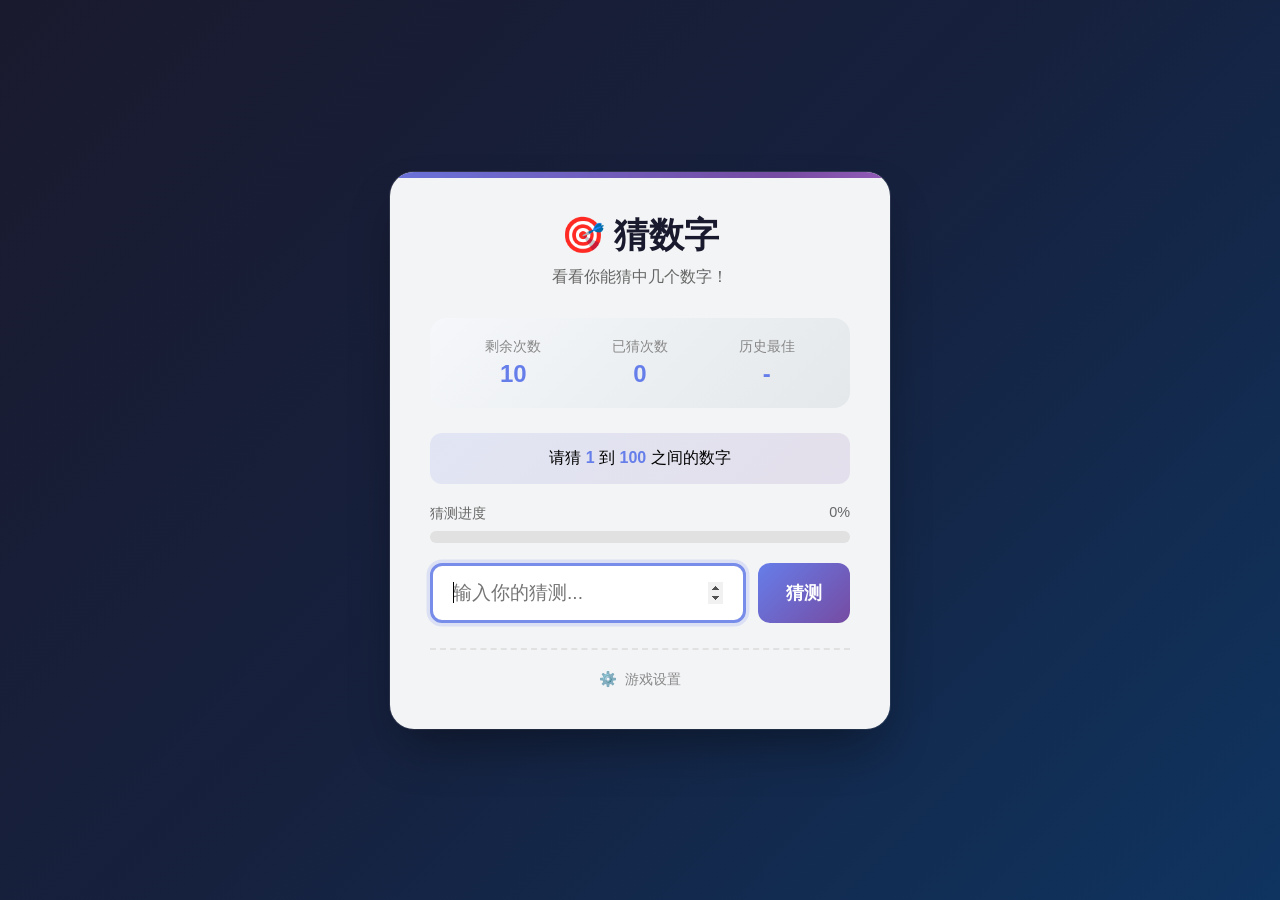
==== index.html @ 1a425f2f "Add index.html for GitHub Pages Made-with: Cursor" ====
<!DOCTYPE html>
<html lang="zh-CN">
<head>
  <meta charset="UTF-8">
  <meta http-equiv="refresh" content="0; url=guess-number-game/web-game.html">
  <title>跳转中...</title>
</head>
<body>
  <p>正在跳转到游戏... <a href="guess-number-game/web-game.html">点击这里</a></p>
</body>
</html>
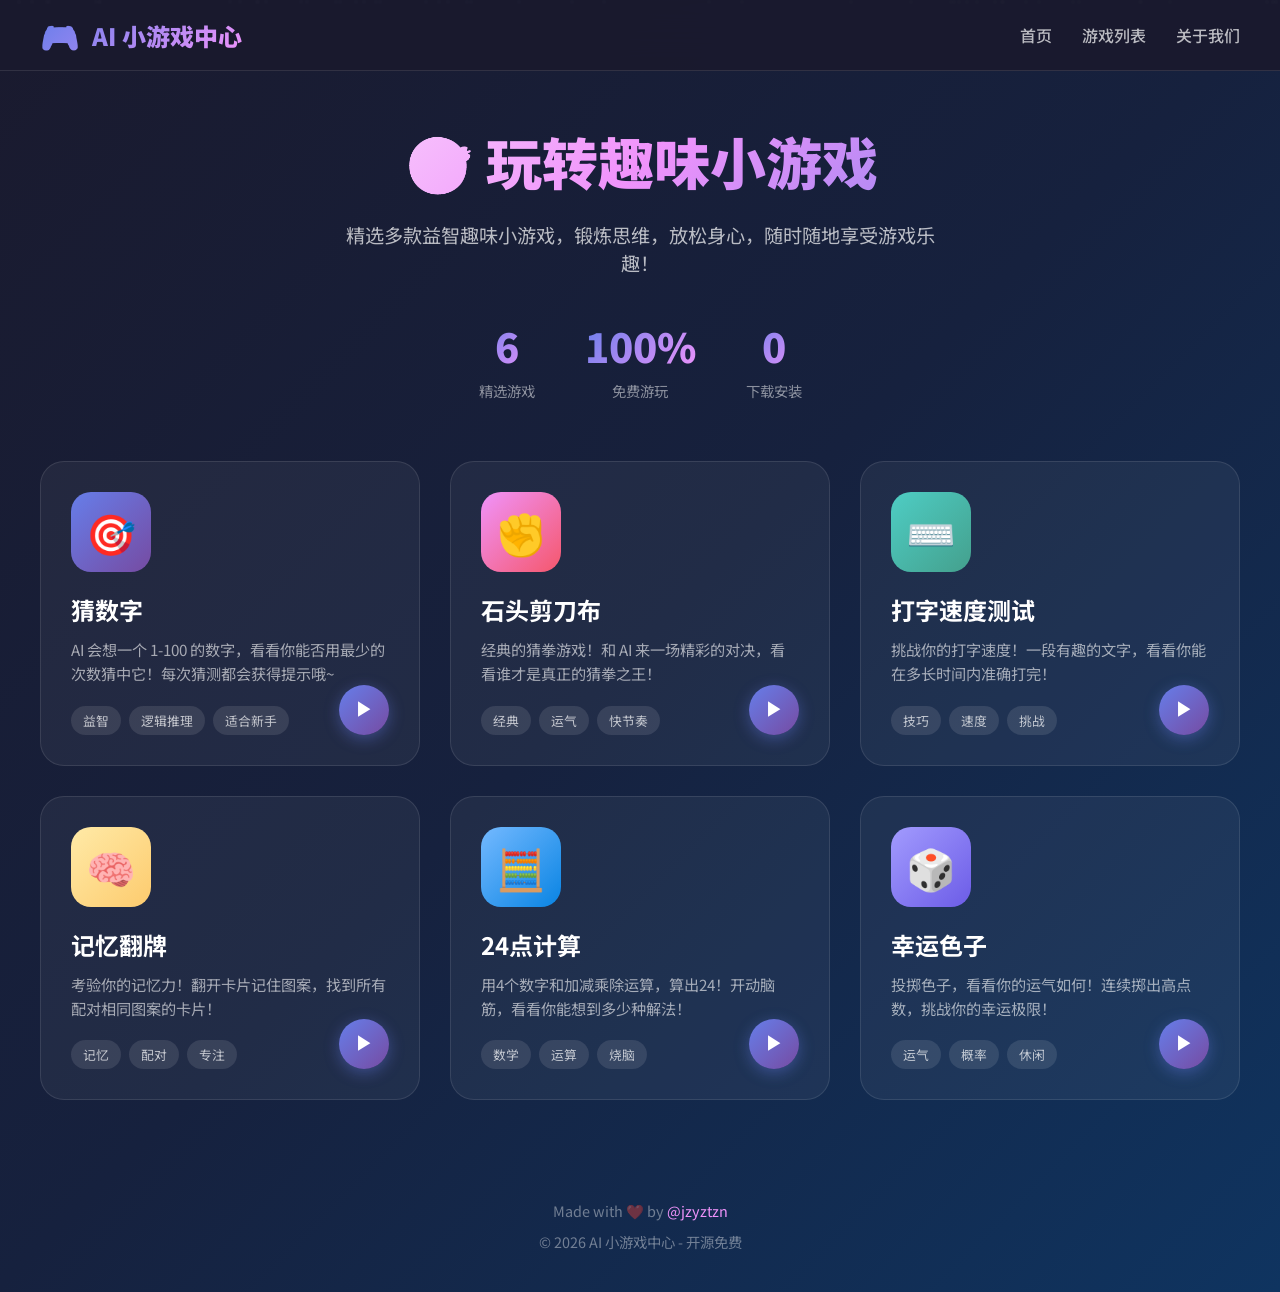
==== commit 4a2fedec: "Add 5 new games and redesign homepage - Rock Paper Scissors game - Typing Speed Test game - Memory C" ====
--- a/index.html
+++ b/index.html
@@ -2,10 +2,481 @@
 <html lang="zh-CN">
 <head>
   <meta charset="UTF-8">
-  <meta http-equiv="refresh" content="0; url=guess-number-game/web-game.html">
-  <title>跳转中...</title>
+  <meta name="viewport" content="width=device-width, initial-scale=1.0">
+  <title>🎮 AI 小游戏中心</title>
+  <link href="https://fonts.googleapis.com/css2?family=Noto+Sans+SC:wght@400;500;700;900&display=swap" rel="stylesheet">
+  <style>
+    * {
+      margin: 0;
+      padding: 0;
+      box-sizing: border-box;
+    }
+
+    :root {
+      --primary: #667eea;
+      --secondary: #764ba2;
+      --accent: #f093fb;
+      --dark: #1a1a2e;
+      --darker: #16213e;
+    }
+
+    body {
+      font-family: 'Noto Sans SC', -apple-system, BlinkMacSystemFont, sans-serif;
+      min-height: 100vh;
+      background: linear-gradient(135deg, #1a1a2e 0%, #16213e 50%, #0f3460 100%);
+      color: #fff;
+      overflow-x: hidden;
+    }
+
+    /* 背景动画粒子 */
+    .particles {
+      position: fixed;
+      top: 0;
+      left: 0;
+      width: 100%;
+      height: 100%;
+      pointer-events: none;
+      overflow: hidden;
+      z-index: 0;
+    }
+
+    .particle {
+      position: absolute;
+      width: 4px;
+      height: 4px;
+      background: rgba(255, 255, 255, 0.3);
+      border-radius: 50%;
+      animation: float 15s infinite;
+    }
+
+    @keyframes float {
+      0%, 100% { transform: translateY(100vh) rotate(0deg); opacity: 0; }
+      10% { opacity: 1; }
+      90% { opacity: 1; }
+      100% { transform: translateY(-100vh) rotate(720deg); opacity: 0; }
+    }
+
+    /* 导航栏 */
+    nav {
+      position: fixed;
+      top: 0;
+      left: 0;
+      right: 0;
+      z-index: 100;
+      background: rgba(26, 26, 46, 0.95);
+      backdrop-filter: blur(20px);
+      border-bottom: 1px solid rgba(255, 255, 255, 0.1);
+      padding: 0 40px;
+    }
+
+    .nav-content {
+      max-width: 1400px;
+      margin: 0 auto;
+      display: flex;
+      justify-content: space-between;
+      align-items: center;
+      height: 70px;
+    }
+
+    .logo {
+      display: flex;
+      align-items: center;
+      gap: 12px;
+      font-size: 1.5rem;
+      font-weight: 900;
+      background: linear-gradient(135deg, var(--primary), var(--accent));
+      -webkit-background-clip: text;
+      -webkit-text-fill-color: transparent;
+      background-clip: text;
+    }
+
+    .logo-icon {
+      font-size: 2rem;
+    }
+
+    .nav-links {
+      display: flex;
+      gap: 30px;
+      list-style: none;
+    }
+
+    .nav-links a {
+      color: rgba(255, 255, 255, 0.7);
+      text-decoration: none;
+      font-weight: 500;
+      transition: all 0.3s;
+      position: relative;
+    }
+
+    .nav-links a:hover {
+      color: #fff;
+    }
+
+    .nav-links a::after {
+      content: '';
+      position: absolute;
+      bottom: -5px;
+      left: 0;
+      width: 0;
+      height: 2px;
+      background: linear-gradient(90deg, var(--primary), var(--accent));
+      transition: width 0.3s;
+    }
+
+    .nav-links a:hover::after {
+      width: 100%;
+    }
+
+    /* 主容器 */
+    .container {
+      max-width: 1400px;
+      margin: 0 auto;
+      padding: 120px 40px 60px;
+      position: relative;
+      z-index: 1;
+    }
+
+    /* 英雄区 */
+    .hero {
+      text-align: center;
+      margin-bottom: 60px;
+      animation: fadeInUp 0.8s ease;
+    }
+
+    @keyframes fadeInUp {
+      from { opacity: 0; transform: translateY(30px); }
+      to { opacity: 1; transform: translateY(0); }
+    }
+
+    .hero h1 {
+      font-size: 3.5rem;
+      font-weight: 900;
+      margin-bottom: 20px;
+      background: linear-gradient(135deg, #fff 0%, var(--accent) 50%, var(--primary) 100%);
+      -webkit-background-clip: text;
+      -webkit-text-fill-color: transparent;
+      background-clip: text;
+    }
+
+    .hero p {
+      font-size: 1.2rem;
+      color: rgba(255, 255, 255, 0.7);
+      max-width: 600px;
+      margin: 0 auto;
+    }
+
+    .stats {
+      display: flex;
+      justify-content: center;
+      gap: 50px;
+      margin-top: 40px;
+    }
+
+    .stat-item {
+      text-align: center;
+    }
+
+    .stat-value {
+      font-size: 2.5rem;
+      font-weight: 900;
+      background: linear-gradient(135deg, var(--primary), var(--accent));
+      -webkit-background-clip: text;
+      -webkit-text-fill-color: transparent;
+      background-clip: text;
+    }
+
+    .stat-label {
+      font-size: 0.9rem;
+      color: rgba(255, 255, 255, 0.5);
+      margin-top: 5px;
+    }
+
+    /* 游戏网格 */
+    .games-grid {
+      display: grid;
+      grid-template-columns: repeat(auto-fill, minmax(350px, 1fr));
+      gap: 30px;
+    }
+
+    /* 游戏卡片 */
+    .game-card {
+      background: rgba(255, 255, 255, 0.05);
+      border-radius: 24px;
+      padding: 30px;
+      border: 1px solid rgba(255, 255, 255, 0.1);
+      transition: all 0.4s cubic-bezier(0.175, 0.885, 0.32, 1.275);
+      cursor: pointer;
+      position: relative;
+      overflow: hidden;
+      animation: fadeInUp 0.8s ease backwards;
+    }
+
+    .game-card:nth-child(1) { animation-delay: 0.1s; }
+    .game-card:nth-child(2) { animation-delay: 0.2s; }
+    .game-card:nth-child(3) { animation-delay: 0.3s; }
+    .game-card:nth-child(4) { animation-delay: 0.4s; }
+    .game-card:nth-child(5) { animation-delay: 0.5s; }
+    .game-card:nth-child(6) { animation-delay: 0.6s; }
+
+    .game-card::before {
+      content: '';
+      position: absolute;
+      top: 0;
+      left: 0;
+      right: 0;
+      height: 4px;
+      background: linear-gradient(90deg, var(--primary), var(--secondary), var(--accent));
+      transform: scaleX(0);
+      transition: transform 0.4s;
+    }
+
+    .game-card:hover::before {
+      transform: scaleX(1);
+    }
+
+    .game-card:hover {
+      transform: translateY(-10px);
+      background: rgba(255, 255, 255, 0.1);
+      border-color: rgba(255, 255, 255, 0.2);
+      box-shadow: 0 20px 60px rgba(102, 126, 234, 0.3);
+    }
+
+    .game-icon {
+      width: 80px;
+      height: 80px;
+      border-radius: 20px;
+      display: flex;
+      align-items: center;
+      justify-content: center;
+      font-size: 2.5rem;
+      margin-bottom: 20px;
+      position: relative;
+    }
+
+    .game-card:nth-child(1) .game-icon { background: linear-gradient(135deg, #667eea, #764ba2); }
+    .game-card:nth-child(2) .game-icon { background: linear-gradient(135deg, #f093fb, #f5576c); }
+    .game-card:nth-child(3) .game-icon { background: linear-gradient(135deg, #4ecdc4, #44a08d); }
+    .game-card:nth-child(4) .game-icon { background: linear-gradient(135deg, #ffeaa7, #fdcb6e); }
+    .game-card:nth-child(5) .game-icon { background: linear-gradient(135deg, #74b9ff, #0984e3); }
+    .game-card:nth-child(6) .game-icon { background: linear-gradient(135deg, #a29bfe, #6c5ce7); }
+
+    .game-title {
+      font-size: 1.5rem;
+      font-weight: 700;
+      margin-bottom: 10px;
+      color: #fff;
+    }
+
+    .game-desc {
+      font-size: 0.95rem;
+      color: rgba(255, 255, 255, 0.6);
+      line-height: 1.6;
+      margin-bottom: 20px;
+    }
+
+    .game-tags {
+      display: flex;
+      flex-wrap: wrap;
+      gap: 8px;
+    }
+
+    .tag {
+      padding: 5px 12px;
+      background: rgba(255, 255, 255, 0.1);
+      border-radius: 20px;
+      font-size: 0.8rem;
+      color: rgba(255, 255, 255, 0.7);
+    }
+
+    .play-btn {
+      position: absolute;
+      bottom: 30px;
+      right: 30px;
+      width: 50px;
+      height: 50px;
+      border-radius: 50%;
+      background: linear-gradient(135deg, var(--primary), var(--secondary));
+      border: none;
+      color: #fff;
+      font-size: 1.2rem;
+      cursor: pointer;
+      display: flex;
+      align-items: center;
+      justify-content: center;
+      transition: all 0.3s;
+      box-shadow: 0 4px 15px rgba(102, 126, 234, 0.4);
+    }
+
+    .play-btn:hover {
+      transform: scale(1.1);
+      box-shadow: 0 6px 25px rgba(102, 126, 234, 0.6);
+    }
+
+    /* 页脚 */
+    footer {
+      text-align: center;
+      padding: 40px;
+      color: rgba(255, 255, 255, 0.4);
+      font-size: 0.9rem;
+      position: relative;
+      z-index: 1;
+    }
+
+    footer a {
+      color: var(--accent);
+      text-decoration: none;
+    }
+
+    /* 响应式 */
+    @media (max-width: 768px) {
+      .hero h1 { font-size: 2.5rem; }
+      .nav-links { display: none; }
+      .container { padding: 100px 20px 40px; }
+      .games-grid { grid-template-columns: 1fr; }
+      .stats { flex-direction: column; gap: 20px; }
+    }
+  </style>
 </head>
 <body>
-  <p>正在跳转到游戏... <a href="guess-number-game/web-game.html">点击这里</a></p>
+  <!-- 背景粒子 -->
+  <div class="particles" id="particles"></div>
+
+  <!-- 导航栏 -->
+  <nav>
+    <div class="nav-content">
+      <div class="logo">
+        <span class="logo-icon">🎮</span>
+        <span>AI 小游戏中心</span>
+      </div>
+      <ul class="nav-links">
+        <li><a href="#home">首页</a></li>
+        <li><a href="#games">游戏列表</a></li>
+        <li><a href="#about">关于我们</a></li>
+      </ul>
+    </div>
+  </nav>
+
+  <!-- 主容器 -->
+  <div class="container">
+    <!-- 英雄区 -->
+    <section class="hero" id="home">
+      <h1>🎯 玩转趣味小游戏</h1>
+      <p>精选多款益智趣味小游戏，锻炼思维，放松身心，随时随地享受游戏乐趣！</p>
+      <div class="stats">
+        <div class="stat-item">
+          <div class="stat-value">6</div>
+          <div class="stat-label">精选游戏</div>
+        </div>
+        <div class="stat-item">
+          <div class="stat-value">100%</div>
+          <div class="stat-label">免费游玩</div>
+        </div>
+        <div class="stat-item">
+          <div class="stat-value">0</div>
+          <div class="stat-label">下载安装</div>
+        </div>
+      </div>
+    </section>
+
+    <!-- 游戏列表 -->
+    <section class="games-grid" id="games">
+      <!-- 猜数字 -->
+      <div class="game-card" onclick="location.href='guess-number-game/web-game.html'">
+        <div class="game-icon">🎯</div>
+        <h3 class="game-title">猜数字</h3>
+        <p class="game-desc">AI 会想一个 1-100 的数字，看看你能否用最少的次数猜中它！每次猜测都会获得提示哦~</p>
+        <div class="game-tags">
+          <span class="tag">益智</span>
+          <span class="tag">逻辑推理</span>
+          <span class="tag">适合新手</span>
+        </div>
+        <button class="play-btn">▶</button>
+      </div>
+
+      <!-- 石头剪刀布 -->
+      <div class="game-card" onclick="location.href='rock-paper-scissors/index.html'">
+        <div class="game-icon">✊</div>
+        <h3 class="game-title">石头剪刀布</h3>
+        <p class="game-desc">经典的猜拳游戏！和 AI 来一场精彩的对决，看看谁才是真正的猜拳之王！</p>
+        <div class="game-tags">
+          <span class="tag">经典</span>
+          <span class="tag">运气</span>
+          <span class="tag">快节奏</span>
+        </div>
+        <button class="play-btn">▶</button>
+      </div>
+
+      <!-- 打字速度测试 -->
+      <div class="game-card" onclick="location.href='typing-test/index.html'">
+        <div class="game-icon">⌨️</div>
+        <h3 class="game-title">打字速度测试</h3>
+        <p class="game-desc">挑战你的打字速度！一段有趣的文字，看看你能在多长时间内准确打完！</p>
+        <div class="game-tags">
+          <span class="tag">技巧</span>
+          <span class="tag">速度</span>
+          <span class="tag">挑战</span>
+        </div>
+        <button class="play-btn">▶</button>
+      </div>
+
+      <!-- 记忆翻牌 -->
+      <div class="game-card" onclick="location.href='memory-game/index.html'">
+        <div class="game-icon">🧠</div>
+        <h3 class="game-title">记忆翻牌</h3>
+        <p class="game-desc">考验你的记忆力！翻开卡片记住图案，找到所有配对相同图案的卡片！</p>
+        <div class="game-tags">
+          <span class="tag">记忆</span>
+          <span class="tag">配对</span>
+          <span class="tag">专注</span>
+        </div>
+        <button class="play-btn">▶</button>
+      </div>
+
+      <!-- 24点计算 -->
+      <div class="game-card" onclick="location.href='24-points/index.html'">
+        <div class="game-icon">🧮</div>
+        <h3 class="game-title">24点计算</h3>
+        <p class="game-desc">用4个数字和加减乘除运算，算出24！开动脑筋，看看你能想到多少种解法！</p>
+        <div class="game-tags">
+          <span class="tag">数学</span>
+          <span class="tag">运算</span>
+          <span class="tag">烧脑</span>
+        </div>
+        <button class="play-btn">▶</button>
+      </div>
+
+      <!-- 幸运色子 -->
+      <div class="game-card" onclick="location.href='dice-game/index.html'">
+        <div class="game-icon">🎲</div>
+        <h3 class="game-title">幸运色子</h3>
+        <p class="game-desc">投掷色子，看看你的运气如何！连续掷出高点数，挑战你的幸运极限！</p>
+        <div class="game-tags">
+          <span class="tag">运气</span>
+          <span class="tag">概率</span>
+          <span class="tag">休闲</span>
+        </div>
+        <button class="play-btn">▶</button>
+      </div>
+    </section>
+  </div>
+
+  <!-- 页脚 -->
+  <footer id="about">
+    <p>Made with ❤️ by <a href="https://github.com/jzyztzn" target="_blank">@jzyztzn</a></p>
+    <p style="margin-top: 10px;">© 2026 AI 小游戏中心 - 开源免费</p>
+  </footer>
+
+  <script>
+    // 创建背景粒子
+    const particlesContainer = document.getElementById('particles');
+    for (let i = 0; i < 50; i++) {
+      const particle = document.createElement('div');
+      particle.className = 'particle';
+      particle.style.left = Math.random() * 100 + '%';
+      particle.style.animationDelay = Math.random() * 15 + 's';
+      particle.style.animationDuration = (15 + Math.random() * 10) + 's';
+      particlesContainer.appendChild(particle);
+    }
+  </script>
 </body>
 </html>
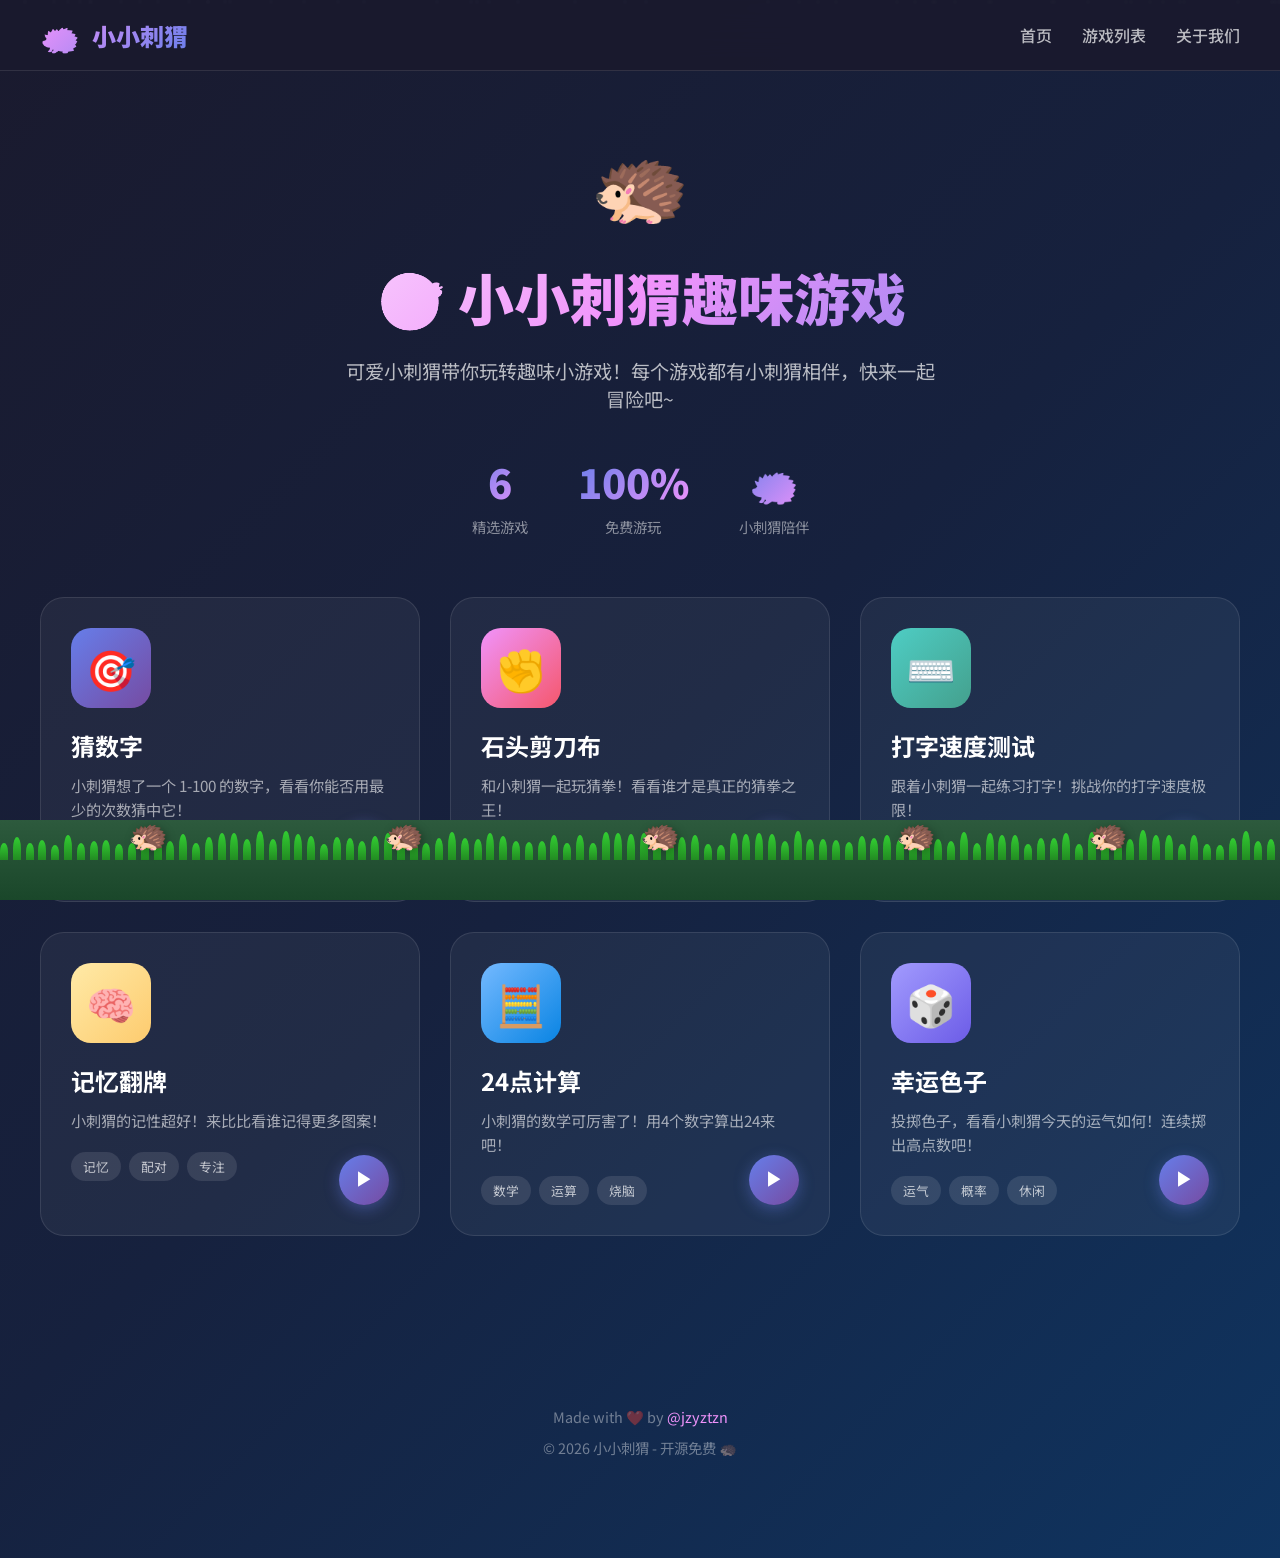
==== commit c96be37c: "🦔 Rebrand to 小小刺猬 with hedgehog effects - Add bouncing hedgehog mascots at the bottom - Add grass an" ====
--- a/index.html
+++ b/index.html
@@ -3,7 +3,7 @@
 <head>
   <meta charset="UTF-8">
   <meta name="viewport" content="width=device-width, initial-scale=1.0">
-  <title>🎮 AI 小游戏中心</title>
+  <title>🦔 小小刺猬 - 趣味小游戏</title>
   <link href="https://fonts.googleapis.com/css2?family=Noto+Sans+SC:wght@400;500;700;900&display=swap" rel="stylesheet">
   <style>
     * {
@@ -16,8 +16,9 @@
       --primary: #667eea;
       --secondary: #764ba2;
       --accent: #f093fb;
-      --dark: #1a1a2e;
-      --darker: #16213e;
+      --hedgehog: #8B4513;
+      --hedgehog-light: #D2691E;
+      --grass: #228B22;
     }
 
     body {
@@ -28,7 +29,7 @@
       overflow-x: hidden;
     }
 
-    /* 背景动画粒子 */
+    /* 粒子背景 */
     .particles {
       position: fixed;
       top: 0;
@@ -84,7 +85,7 @@
       gap: 12px;
       font-size: 1.5rem;
       font-weight: 900;
-      background: linear-gradient(135deg, var(--primary), var(--accent));
+      background: linear-gradient(135deg, var(--accent), var(--primary));
       -webkit-background-clip: text;
       -webkit-text-fill-color: transparent;
       background-clip: text;
@@ -92,6 +93,12 @@
 
     .logo-icon {
       font-size: 2rem;
+      animation: hedgehogBounce 1s ease infinite;
+    }
+
+    @keyframes hedgehogBounce {
+      0%, 100% { transform: translateY(0); }
+      50% { transform: translateY(-5px); }
     }
 
     .nav-links {
@@ -131,7 +138,7 @@
     .container {
       max-width: 1400px;
       margin: 0 auto;
-      padding: 120px 40px 60px;
+      padding: 120px 40px 150px;
       position: relative;
       z-index: 1;
     }
@@ -156,6 +163,20 @@
       -webkit-background-clip: text;
       -webkit-text-fill-color: transparent;
       background-clip: text;
+    }
+
+    .hero-mascot {
+      font-size: 5rem;
+      margin-bottom: 20px;
+      animation: mascotJump 2s ease infinite;
+      display: inline-block;
+    }
+
+    @keyframes mascotJump {
+      0%, 100% { transform: translateY(0) rotate(-5deg); }
+      25% { transform: translateY(-20px) rotate(5deg); }
+      50% { transform: translateY(0) rotate(-5deg); }
+      75% { transform: translateY(-15px) rotate(5deg); }
     }
 
     .hero p {
@@ -235,10 +256,21 @@
     }
 
     .game-card:hover {
-      transform: translateY(-10px);
+      transform: translateY(-10px) scale(1.02);
       background: rgba(255, 255, 255, 0.1);
       border-color: rgba(255, 255, 255, 0.2);
       box-shadow: 0 20px 60px rgba(102, 126, 234, 0.3);
+    }
+
+    /* 点击特效 */
+    .game-card.clicked {
+      animation: cardClick 0.5s ease;
+    }
+
+    @keyframes cardClick {
+      0% { transform: scale(1); }
+      50% { transform: scale(0.95); }
+      100% { transform: scale(1); }
     }
 
     .game-icon {
@@ -251,14 +283,20 @@
       font-size: 2.5rem;
       margin-bottom: 20px;
       position: relative;
-    }
-
-    .game-card:nth-child(1) .game-icon { background: linear-gradient(135deg, #667eea, #764ba2); }
-    .game-card:nth-child(2) .game-icon { background: linear-gradient(135deg, #f093fb, #f5576c); }
-    .game-card:nth-child(3) .game-icon { background: linear-gradient(135deg, #4ecdc4, #44a08d); }
-    .game-card:nth-child(4) .game-icon { background: linear-gradient(135deg, #ffeaa7, #fdcb6e); }
-    .game-card:nth-child(5) .game-icon { background: linear-gradient(135deg, #74b9ff, #0984e3); }
-    .game-card:nth-child(6) .game-icon { background: linear-gradient(135deg, #a29bfe, #6c5ce7); }
+      animation: iconFloat 3s ease-in-out infinite;
+    }
+
+    .game-card:nth-child(1) .game-icon { background: linear-gradient(135deg, #667eea, #764ba2); animation-delay: 0s; }
+    .game-card:nth-child(2) .game-icon { background: linear-gradient(135deg, #f093fb, #f5576c); animation-delay: 0.5s; }
+    .game-card:nth-child(3) .game-icon { background: linear-gradient(135deg, #4ecdc4, #44a08d); animation-delay: 1s; }
+    .game-card:nth-child(4) .game-icon { background: linear-gradient(135deg, #ffeaa7, #fdcb6e); animation-delay: 1.5s; }
+    .game-card:nth-child(5) .game-icon { background: linear-gradient(135deg, #74b9ff, #0984e3); animation-delay: 2s; }
+    .game-card:nth-child(6) .game-icon { background: linear-gradient(135deg, #a29bfe, #6c5ce7); animation-delay: 2.5s; }
+
+    @keyframes iconFloat {
+      0%, 100% { transform: translateY(0); }
+      50% { transform: translateY(-5px); }
+    }
 
     .game-title {
       font-size: 1.5rem;
@@ -308,14 +346,172 @@
     }
 
     .play-btn:hover {
-      transform: scale(1.1);
+      transform: scale(1.1) rotate(10deg);
       box-shadow: 0 6px 25px rgba(102, 126, 234, 0.6);
+    }
+
+    /* 底部小刺猬区域 */
+    .hedgehog-ground {
+      position: fixed;
+      bottom: 0;
+      left: 0;
+      right: 0;
+      height: 80px;
+      background: linear-gradient(to top, #1a472a, #2d5a3d);
+      z-index: 50;
+      overflow: hidden;
+    }
+
+    .grass {
+      position: absolute;
+      bottom: 40px;
+      width: 100%;
+      height: 30px;
+    }
+
+    .grass-blade {
+      position: absolute;
+      bottom: 0;
+      width: 8px;
+      background: linear-gradient(to top, #228B22, #32CD32);
+      border-radius: 50% 50% 0 0;
+      transform-origin: bottom center;
+      animation: grassWave 2s ease-in-out infinite;
+    }
+
+    @keyframes grassWave {
+      0%, 100% { transform: rotate(-5deg); }
+      50% { transform: rotate(5deg); }
+    }
+
+    /* 蹦跳的小刺猬 */
+    .hedgehog {
+      position: absolute;
+      bottom: 45px;
+      font-size: 2rem;
+      animation: hedgehogHop 2s ease-in-out infinite;
+      filter: drop-shadow(2px 2px 4px rgba(0,0,0,0.3));
+    }
+
+    @keyframes hedgehogHop {
+      0%, 100% { transform: translateY(0) rotate(-3deg); }
+      25% { transform: translateY(-25px) rotate(3deg); }
+      50% { transform: translateY(0) rotate(-3deg); }
+      75% { transform: translateY(-15px) rotate(3deg); }
+    }
+
+    .hedgehog.h1 { left: 10%; animation-delay: 0s; animation-duration: 2.2s; }
+    .hedgehog.h2 { left: 30%; animation-delay: 0.3s; animation-duration: 1.8s; }
+    .hedgehog.h3 { left: 50%; animation-delay: 0.6s; animation-duration: 2.5s; }
+    .hedgehog.h4 { left: 70%; animation-delay: 0.9s; animation-duration: 2s; }
+    .hedgehog.h5 { left: 85%; animation-delay: 1.2s; animation-duration: 2.3s; }
+
+    /* 冲刺特效 */
+    .speed-lines {
+      position: fixed;
+      top: 0;
+      left: 0;
+      width: 100%;
+      height: 100%;
+      pointer-events: none;
+      z-index: 200;
+      opacity: 0;
+    }
+
+    .speed-lines.active {
+      animation: speedFlash 0.5s ease;
+    }
+
+    @keyframes speedFlash {
+      0% { opacity: 0; background: transparent; }
+      20% { opacity: 1; background: linear-gradient(90deg, transparent, rgba(255,255,255,0.3), transparent); }
+      100% { opacity: 0; background: transparent; }
+    }
+
+    .speed-line {
+      position: absolute;
+      height: 3px;
+      background: linear-gradient(90deg, transparent, #fff, transparent);
+      border-radius: 50%;
+      animation: lineMove 0.5s linear;
+    }
+
+    @keyframes lineMove {
+      0% { transform: translateX(-100%); opacity: 1; }
+      100% { transform: translateX(200vw); opacity: 0; }
+    }
+
+    /* 星星特效 */
+    .stars-container {
+      position: fixed;
+      top: 0;
+      left: 0;
+      width: 100%;
+      height: 100%;
+      pointer-events: none;
+      z-index: 150;
+    }
+
+    .star {
+      position: absolute;
+      font-size: 1.5rem;
+      animation: starBurst 1s ease-out forwards;
+      opacity: 0;
+    }
+
+    @keyframes starBurst {
+      0% { transform: scale(0) rotate(0deg); opacity: 1; }
+      50% { opacity: 1; }
+      100% { transform: scale(1.5) rotate(180deg) translateY(-100px); opacity: 0; }
+    }
+
+    /* 页面切换动画 */
+    .page-transition {
+      position: fixed;
+      top: 0;
+      left: 0;
+      width: 100%;
+      height: 100%;
+      background: linear-gradient(135deg, var(--primary), var(--secondary));
+      z-index: 300;
+      display: flex;
+      align-items: center;
+      justify-content: center;
+      opacity: 0;
+      pointer-events: none;
+      transition: opacity 0.3s;
+    }
+
+    .page-transition.active {
+      opacity: 1;
+      pointer-events: all;
+    }
+
+    .page-transition-content {
+      text-align: center;
+      animation: transitionBounce 0.5s ease;
+    }
+
+    @keyframes transitionBounce {
+      0% { transform: scale(0); }
+      50% { transform: scale(1.2); }
+      100% { transform: scale(1); }
+    }
+
+    .page-transition-emoji {
+      font-size: 5rem;
+      animation: emojiSpin 0.5s ease;
+    }
+
+    @keyframes emojiSpin {
+      0% { transform: rotate(0deg) scale(0); }
+      100% { transform: rotate(360deg) scale(1); }
     }
 
     /* 页脚 */
     footer {
       text-align: center;
-      padding: 40px;
+      padding: 20px 40px 100px;
       color: rgba(255, 255, 255, 0.4);
       font-size: 0.9rem;
       position: relative;
@@ -330,10 +526,15 @@
     /* 响应式 */
     @media (max-width: 768px) {
       .hero h1 { font-size: 2.5rem; }
+      .hero-mascot { font-size: 4rem; }
       .nav-links { display: none; }
-      .container { padding: 100px 20px 40px; }
+      .container { padding: 100px 20px 120px; }
       .games-grid { grid-template-columns: 1fr; }
       .stats { flex-direction: column; gap: 20px; }
+      .hedgehog { font-size: 1.5rem; }
+      .hedgehog.h1 { left: 5%; }
+      .hedgehog.h3 { left: 45%; }
+      .hedgehog.h5 { left: 80%; }
     }
   </style>
 </head>
@@ -341,12 +542,26 @@
   <!-- 背景粒子 -->
   <div class="particles" id="particles"></div>
 
+  <!-- 冲刺特效层 -->
+  <div class="speed-lines" id="speedLines"></div>
+
+  <!-- 星星特效层 -->
+  <div class="stars-container" id="starsContainer"></div>
+
+  <!-- 页面切换动画 -->
+  <div class="page-transition" id="pageTransition">
+    <div class="page-transition-content">
+      <div class="page-transition-emoji" id="transitionEmoji">🦔</div>
+      <div style="font-size: 1.5rem; margin-top: 10px;" id="transitionText">正在进入游戏...</div>
+    </div>
+  </div>
+
   <!-- 导航栏 -->
   <nav>
     <div class="nav-content">
       <div class="logo">
-        <span class="logo-icon">🎮</span>
-        <span>AI 小游戏中心</span>
+        <span class="logo-icon">🦔</span>
+        <span>小小刺猬</span>
       </div>
       <ul class="nav-links">
         <li><a href="#home">首页</a></li>
@@ -360,8 +575,9 @@
   <div class="container">
     <!-- 英雄区 -->
     <section class="hero" id="home">
-      <h1>🎯 玩转趣味小游戏</h1>
-      <p>精选多款益智趣味小游戏，锻炼思维，放松身心，随时随地享受游戏乐趣！</p>
+      <div class="hero-mascot">🦔</div>
+      <h1>🎯 小小刺猬趣味游戏</h1>
+      <p>可爱小刺猬带你玩转趣味小游戏！每个游戏都有小刺猬相伴，快来一起冒险吧~</p>
       <div class="stats">
         <div class="stat-item">
           <div class="stat-value">6</div>
@@ -372,8 +588,8 @@
           <div class="stat-label">免费游玩</div>
         </div>
         <div class="stat-item">
-          <div class="stat-value">0</div>
-          <div class="stat-label">下载安装</div>
+          <div class="stat-value">🦔</div>
+          <div class="stat-label">小刺猬陪伴</div>
         </div>
       </div>
     </section>
@@ -381,36 +597,36 @@
     <!-- 游戏列表 -->
     <section class="games-grid" id="games">
       <!-- 猜数字 -->
-      <div class="game-card" onclick="location.href='guess-number-game/web-game.html'">
+      <div class="game-card" onclick="startGame('guess-number-game/web-game.html', '🎯', '猜数字')">
         <div class="game-icon">🎯</div>
         <h3 class="game-title">猜数字</h3>
-        <p class="game-desc">AI 会想一个 1-100 的数字，看看你能否用最少的次数猜中它！每次猜测都会获得提示哦~</p>
+        <p class="game-desc">小刺猬想了一个 1-100 的数字，看看你能否用最少的次数猜中它！</p>
         <div class="game-tags">
           <span class="tag">益智</span>
           <span class="tag">逻辑推理</span>
-          <span class="tag">适合新手</span>
+          <span class="tag">🦔推荐</span>
         </div>
         <button class="play-btn">▶</button>
       </div>
 
       <!-- 石头剪刀布 -->
-      <div class="game-card" onclick="location.href='rock-paper-scissors/index.html'">
+      <div class="game-card" onclick="startGame('rock-paper-scissors/index.html', '✊', '石头剪刀布')">
         <div class="game-icon">✊</div>
         <h3 class="game-title">石头剪刀布</h3>
-        <p class="game-desc">经典的猜拳游戏！和 AI 来一场精彩的对决，看看谁才是真正的猜拳之王！</p>
+        <p class="game-desc">和小刺猬一起玩猜拳！看看谁才是真正的猜拳之王！</p>
         <div class="game-tags">
           <span class="tag">经典</span>
-          <span class="tag">运气</span>
-          <span class="tag">快节奏</span>
+          <span class="tag">休闲</span>
+          <span class="tag">对战</span>
         </div>
         <button class="play-btn">▶</button>
       </div>
 
       <!-- 打字速度测试 -->
-      <div class="game-card" onclick="location.href='typing-test/index.html'">
+      <div class="game-card" onclick="startGame('typing-test/index.html', '⌨️', '打字速度测试')">
         <div class="game-icon">⌨️</div>
         <h3 class="game-title">打字速度测试</h3>
-        <p class="game-desc">挑战你的打字速度！一段有趣的文字，看看你能在多长时间内准确打完！</p>
+        <p class="game-desc">跟着小刺猬一起练习打字！挑战你的打字速度极限！</p>
         <div class="game-tags">
           <span class="tag">技巧</span>
           <span class="tag">速度</span>
@@ -420,10 +636,10 @@
       </div>
 
       <!-- 记忆翻牌 -->
-      <div class="game-card" onclick="location.href='memory-game/index.html'">
+      <div class="game-card" onclick="startGame('memory-game/index.html', '🧠', '记忆翻牌')">
         <div class="game-icon">🧠</div>
         <h3 class="game-title">记忆翻牌</h3>
-        <p class="game-desc">考验你的记忆力！翻开卡片记住图案，找到所有配对相同图案的卡片！</p>
+        <p class="game-desc">小刺猬的记性超好！来比比看谁记得更多图案！</p>
         <div class="game-tags">
           <span class="tag">记忆</span>
           <span class="tag">配对</span>
@@ -433,10 +649,10 @@
       </div>
 
       <!-- 24点计算 -->
-      <div class="game-card" onclick="location.href='24-points/index.html'">
+      <div class="game-card" onclick="startGame('24-points/index.html', '🧮', '24点计算')">
         <div class="game-icon">🧮</div>
         <h3 class="game-title">24点计算</h3>
-        <p class="game-desc">用4个数字和加减乘除运算，算出24！开动脑筋，看看你能想到多少种解法！</p>
+        <p class="game-desc">小刺猬的数学可厉害了！用4个数字算出24来吧！</p>
         <div class="game-tags">
           <span class="tag">数学</span>
           <span class="tag">运算</span>
@@ -446,10 +662,10 @@
       </div>
 
       <!-- 幸运色子 -->
-      <div class="game-card" onclick="location.href='dice-game/index.html'">
+      <div class="game-card" onclick="startGame('dice-game/index.html', '🎲', '幸运色子')">
         <div class="game-icon">🎲</div>
         <h3 class="game-title">幸运色子</h3>
-        <p class="game-desc">投掷色子，看看你的运气如何！连续掷出高点数，挑战你的幸运极限！</p>
+        <p class="game-desc">投掷色子，看看小刺猬今天的运气如何！连续掷出高点数吧！</p>
         <div class="game-tags">
           <span class="tag">运气</span>
           <span class="tag">概率</span>
@@ -460,10 +676,20 @@
     </section>
   </div>
 
+  <!-- 底部草地和小刺猬 -->
+  <div class="hedgehog-ground">
+    <div class="grass" id="grass"></div>
+    <div class="hedgehog h1">🦔</div>
+    <div class="hedgehog h2">🦔</div>
+    <div class="hedgehog h3">🦔</div>
+    <div class="hedgehog h4">🦔</div>
+    <div class="hedgehog h5">🦔</div>
+  </div>
+
   <!-- 页脚 -->
   <footer id="about">
     <p>Made with ❤️ by <a href="https://github.com/jzyztzn" target="_blank">@jzyztzn</a></p>
-    <p style="margin-top: 10px;">© 2026 AI 小游戏中心 - 开源免费</p>
+    <p style="margin-top: 10px;">© 2026 小小刺猬 - 开源免费 🦔</p>
   </footer>
 
   <script>
@@ -477,6 +703,98 @@
       particle.style.animationDuration = (15 + Math.random() * 10) + 's';
       particlesContainer.appendChild(particle);
     }
+
+    // 创建草地
+    const grassContainer = document.getElementById('grass');
+    for (let i = 0; i < 100; i++) {
+      const blade = document.createElement('div');
+      blade.className = 'grass-blade';
+      blade.style.left = i + '%';
+      blade.style.height = (15 + Math.random() * 15) + 'px';
+      blade.style.animationDelay = Math.random() * 2 + 's';
+      grassContainer.appendChild(blade);
+    }
+
+    // 冲刺特效
+    function createSpeedLines() {
+      const container = document.getElementById('speedLines');
+      container.innerHTML = '';
+      
+      for (let i = 0; i < 20; i++) {
+        const line = document.createElement('div');
+        line.className = 'speed-line';
+        line.style.top = Math.random() * 100 + '%';
+        line.style.width = (100 + Math.random() * 200) + 'px';
+        line.style.animationDelay = Math.random() * 0.3 + 's';
+        container.appendChild(line);
+      }
+      
+      container.classList.add('active');
+      setTimeout(() => container.classList.remove('active'), 500);
+    }
+
+    // 星星爆发动画
+    function createStars(x, y) {
+      const container = document.getElementById('starsContainer');
+      const emojis = ['⭐', '✨', '💫', '🌟', '✴️', '❇️'];
+      
+      for (let i = 0; i < 12; i++) {
+        const star = document.createElement('div');
+        star.className = 'star';
+        star.textContent = emojis[Math.floor(Math.random() * emojis.length)];
+        star.style.left = x + 'px';
+        star.style.top = y + 'px';
+        star.style.animationDelay = Math.random() * 0.3 + 's';
+        star.style.setProperty('--angle', (i * 30) + 'deg');
+        container.appendChild(star);
+        
+        setTimeout(() => star.remove(), 1300);
+      }
+    }
+
+    // 开始游戏（带特效）
+    function startGame(url, emoji, name) {
+      const card = event.currentTarget;
+      const rect = card.getBoundingClientRect();
+      const x = rect.left + rect.width / 2;
+      const y = rect.top + rect.height / 2;
+
+      // 卡片点击动画
+      card.classList.add('clicked');
+      setTimeout(() => card.classList.remove('clicked'), 500);
+
+      // 创建星星
+      createStars(x, y);
+
+      // 冲刺效果
+      createSpeedLines();
+
+      // 显示过渡动画
+      const transition = document.getElementById('pageTransition');
+      const transitionEmoji = document.getElementById('transitionEmoji');
+      const transitionText = document.getElementById('transitionText');
+      
+      transitionEmoji.textContent = emoji;
+      transitionText.textContent = `🦔 小刺猬带你去玩 ${name}...`;
+      transition.classList.add('active');
+
+      // 延迟跳转
+      setTimeout(() => {
+        window.location.href = url;
+      }, 800);
+    }
+
+    // 鼠标移动时底部小刺猬看向鼠标
+    document.addEventListener('mousemove', (e) => {
+      if (e.clientY > window.innerHeight - 150) {
+        document.querySelectorAll('.hedgehog').forEach(h => {
+          const hedgehogX = h.getBoundingClientRect().left + 20;
+          const diff = e.clientX - hedgehogX;
+          const angle = diff > 0 ? 5 : -5;
+          h.style.transform = `translateY(0) rotate(${angle}deg)`;
+        });
+      }
+    });
   </script>
 </body>
 </html>
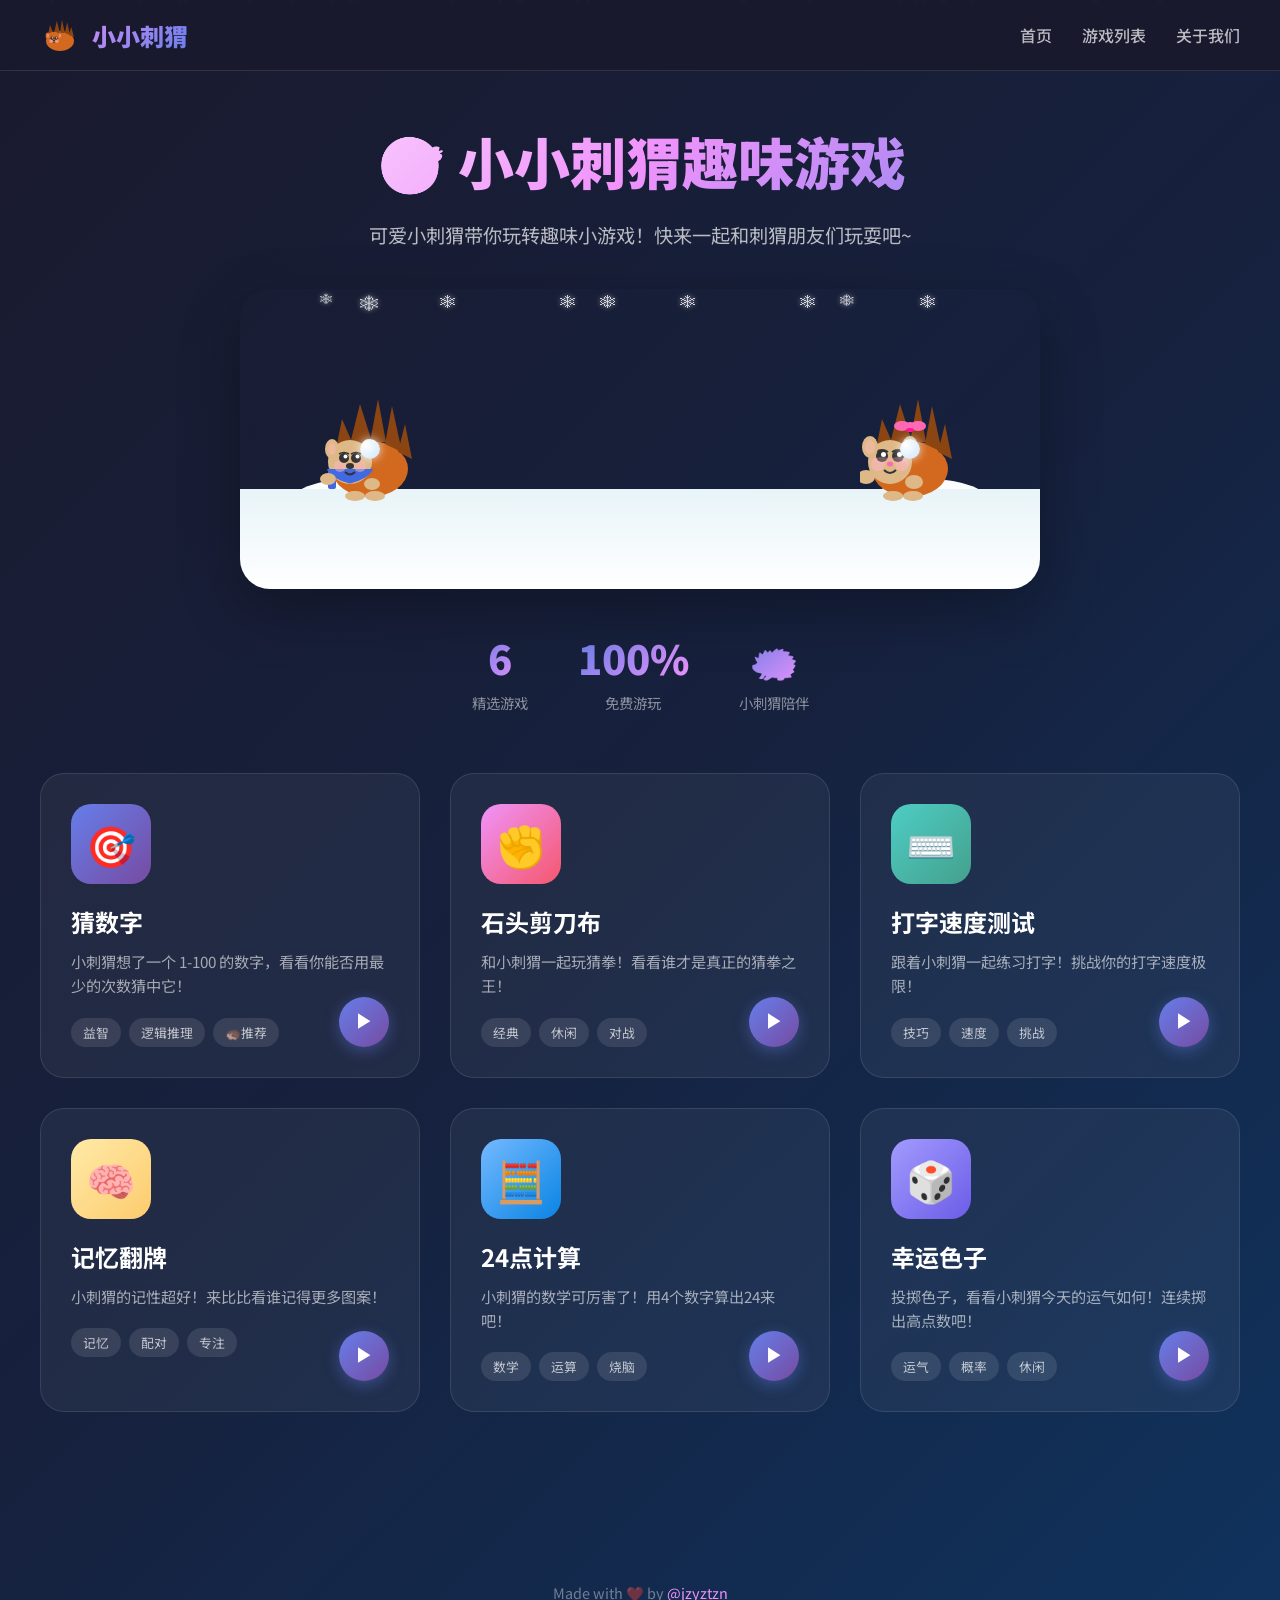
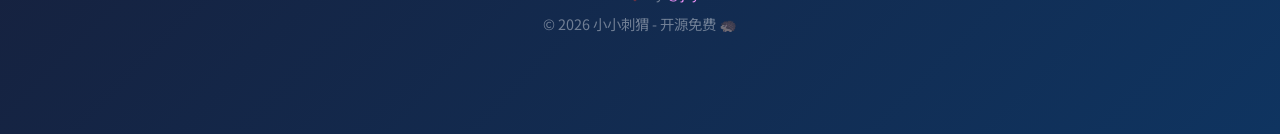
==== commit feac534f: "🦔 Add cute cartoon hedgehogs having snowball fight - Male hedgehog with blue scarf throwing snowball" ====
--- a/index.html
+++ b/index.html
@@ -16,9 +16,6 @@
       --primary: #667eea;
       --secondary: #764ba2;
       --accent: #f093fb;
-      --hedgehog: #8B4513;
-      --hedgehog-light: #D2691E;
-      --grass: #228B22;
     }
 
     body {
@@ -91,16 +88,6 @@
       background-clip: text;
     }
 
-    .logo-icon {
-      font-size: 2rem;
-      animation: hedgehogBounce 1s ease infinite;
-    }
-
-    @keyframes hedgehogBounce {
-      0%, 100% { transform: translateY(0); }
-      50% { transform: translateY(-5px); }
-    }
-
     .nav-links {
       display: flex;
       gap: 30px;
@@ -143,10 +130,11 @@
       z-index: 1;
     }
 
-    /* 英雄区 */
+    /* 英雄区 - 雪战场景 */
     .hero {
       text-align: center;
       margin-bottom: 60px;
+      position: relative;
       animation: fadeInUp 0.8s ease;
     }
 
@@ -165,25 +153,198 @@
       background-clip: text;
     }
 
-    .hero-mascot {
-      font-size: 5rem;
-      margin-bottom: 20px;
-      animation: mascotJump 2s ease infinite;
-      display: inline-block;
-    }
-
-    @keyframes mascotJump {
-      0%, 100% { transform: translateY(0) rotate(-5deg); }
-      25% { transform: translateY(-20px) rotate(5deg); }
-      50% { transform: translateY(0) rotate(-5deg); }
-      75% { transform: translateY(-15px) rotate(5deg); }
-    }
-
     .hero p {
       font-size: 1.2rem;
       color: rgba(255, 255, 255, 0.7);
       max-width: 600px;
       margin: 0 auto;
+    }
+
+    /* 雪战场地 */
+    .snow battlefield {
+      position: relative;
+      width: 100%;
+      max-width: 800px;
+      height: 300px;
+      margin: 40px auto;
+      background: linear-gradient(180deg, #87CEEB 0%, #E0F4FF 60%, #fff 100%);
+      border-radius: 30px;
+      overflow: hidden;
+      box-shadow: 0 20px 60px rgba(0,0,0,0.3);
+    }
+
+    .snowfield {
+      position: relative;
+      width: 100%;
+      height: 300px;
+      margin: 40px auto;
+      max-width: 800px;
+      border-radius: 30px;
+      overflow: hidden;
+      box-shadow: 0 20px 60px rgba(0,0,0,0.3);
+    }
+
+    /* 雪地 */
+    .snow-ground {
+      position: absolute;
+      bottom: 0;
+      left: 0;
+      right: 0;
+      height: 100px;
+      background: linear-gradient(180deg, #E8F4F8 0%, #fff 100%);
+    }
+
+    /* 飘落的雪花 */
+    .snowflake {
+      position: absolute;
+      color: #fff;
+      font-size: 1rem;
+      animation: snowfall linear infinite;
+      opacity: 0.8;
+      text-shadow: 0 0 5px rgba(255,255,255,0.8);
+    }
+
+    @keyframes snowfall {
+      0% { transform: translateY(-20px) rotate(0deg); opacity: 0; }
+      10% { opacity: 0.8; }
+      90% { opacity: 0.8; }
+      100% { transform: translateY(320px) rotate(360deg); opacity: 0; }
+    }
+
+    /* 雪堆 */
+    .snow-mound {
+      position: absolute;
+      bottom: 60px;
+      width: 120px;
+      height: 50px;
+      background: #fff;
+      border-radius: 50% 50% 0 0;
+      box-shadow: inset 0 -10px 20px rgba(200,220,230,0.5);
+    }
+
+    .snow-mound.left { left: 50px; }
+    .snow-mound.right { right: 50px; }
+
+    /* 卡通小刺猬 - 男 */
+    .hedgehog-male {
+      position: absolute;
+      bottom: 85px;
+      left: 80px;
+      width: 100px;
+      height: 120px;
+      animation: hedgehogThrowLeft 4s ease-in-out infinite;
+      transform-origin: center bottom;
+    }
+
+    @keyframes hedgehogThrowLeft {
+      0%, 100% { transform: translateY(0) rotate(0deg); }
+      15% { transform: translateY(-20px) rotate(-5deg); }
+      30% { transform: translateY(0) rotate(15deg); }
+      50% { transform: translateY(-10px) rotate(10deg); }
+      70% { transform: translateY(0) rotate(0deg); }
+    }
+
+    /* 卡通小刺猬 - 女 */
+    .hedgehog-female {
+      position: absolute;
+      bottom: 85px;
+      right: 80px;
+      width: 100px;
+      height: 120px;
+      animation: hedgehogThrowRight 4s ease-in-out infinite;
+      animation-delay: 2s;
+      transform-origin: center bottom;
+    }
+
+    @keyframes hedgehogThrowRight {
+      0%, 100% { transform: translateY(0) rotate(0deg) scaleX(-1); }
+      15% { transform: translateY(-20px) rotate(-5deg) scaleX(-1); }
+      30% { transform: translateY(0) rotate(-15deg) scaleX(-1); }
+      50% { transform: translateY(-10px) rotate(-10deg) scaleX(-1); }
+      70% { transform: translateY(0) rotate(0deg) scaleX(-1); }
+    }
+
+    /* 刺猬身体 SVG */
+    .hedgehog-body {
+      position: relative;
+      width: 100%;
+      height: 100%;
+    }
+
+    /* 飞行的雪球 */
+    .snowball {
+      position: absolute;
+      width: 20px;
+      height: 20px;
+      background: radial-gradient(circle at 30% 30%, #fff, #cce5ff);
+      border-radius: 50%;
+      box-shadow: 0 0 10px rgba(255,255,255,0.8);
+    }
+
+    .snowball.male-throw {
+      left: 120px;
+      bottom: 130px;
+      animation: snowballFlyRight 4s ease-in-out infinite;
+    }
+
+    @keyframes snowballFlyRight {
+      0%, 15% { transform: translate(0, 0) scale(0); opacity: 0; }
+      20% { transform: translate(50px, -30px) scale(1); opacity: 1; }
+      40% { transform: translate(250px, -50px) scale(0.8); opacity: 1; }
+      50%, 100% { transform: translate(400px, 0) scale(0); opacity: 0; }
+    }
+
+    .snowball.female-throw {
+      right: 120px;
+      bottom: 130px;
+      animation: snowballFlyLeft 4s ease-in-out infinite;
+      animation-delay: 2s;
+    }
+
+    @keyframes snowballFlyLeft {
+      0%, 15% { transform: translate(0, 0) scale(0); opacity: 0; }
+      20% { transform: translate(-50px, -30px) scale(1); opacity: 1; }
+      40% { transform: translate(-250px, -50px) scale(0.8); opacity: 1; }
+      50%, 100% { transform: translate(-400px, 0) scale(0); opacity: 0; }
+    }
+
+    /* 击中特效 */
+    .hit-effect {
+      position: absolute;
+      font-size: 2rem;
+      opacity: 0;
+    }
+
+    .hit-effect.male-hit {
+      right: 100px;
+      top: 80px;
+      animation: hitShake 4s ease-in-out infinite;
+    }
+
+    .hit-effect.female-hit {
+      left: 100px;
+      top: 80px;
+      animation: hitShake 4s ease-in-out infinite;
+      animation-delay: 2s;
+    }
+
+    @keyframes hitShake {
+      0%, 35% { opacity: 0; transform: scale(0); }
+      40% { opacity: 1; transform: scale(1.2); }
+      45% { transform: scale(1) translateX(-5px); }
+      50% { transform: scale(1.1) translateX(5px); }
+      55% { transform: scale(1) translateX(-5px); }
+      60% { opacity: 0; transform: scale(1); }
+      100% { opacity: 0; }
+    }
+
+    /* 雪球轨迹 */
+    .trail {
+      position: absolute;
+      width: 6px;
+      height: 6px;
+      background: rgba(255,255,255,0.6);
+      border-radius: 50%;
     }
 
     .stats {
@@ -262,7 +423,6 @@
       box-shadow: 0 20px 60px rgba(102, 126, 234, 0.3);
     }
 
-    /* 点击特效 */
     .game-card.clicked {
       animation: cardClick 0.5s ease;
     }
@@ -350,62 +510,6 @@
       box-shadow: 0 6px 25px rgba(102, 126, 234, 0.6);
     }
 
-    /* 底部小刺猬区域 */
-    .hedgehog-ground {
-      position: fixed;
-      bottom: 0;
-      left: 0;
-      right: 0;
-      height: 80px;
-      background: linear-gradient(to top, #1a472a, #2d5a3d);
-      z-index: 50;
-      overflow: hidden;
-    }
-
-    .grass {
-      position: absolute;
-      bottom: 40px;
-      width: 100%;
-      height: 30px;
-    }
-
-    .grass-blade {
-      position: absolute;
-      bottom: 0;
-      width: 8px;
-      background: linear-gradient(to top, #228B22, #32CD32);
-      border-radius: 50% 50% 0 0;
-      transform-origin: bottom center;
-      animation: grassWave 2s ease-in-out infinite;
-    }
-
-    @keyframes grassWave {
-      0%, 100% { transform: rotate(-5deg); }
-      50% { transform: rotate(5deg); }
-    }
-
-    /* 蹦跳的小刺猬 */
-    .hedgehog {
-      position: absolute;
-      bottom: 45px;
-      font-size: 2rem;
-      animation: hedgehogHop 2s ease-in-out infinite;
-      filter: drop-shadow(2px 2px 4px rgba(0,0,0,0.3));
-    }
-
-    @keyframes hedgehogHop {
-      0%, 100% { transform: translateY(0) rotate(-3deg); }
-      25% { transform: translateY(-25px) rotate(3deg); }
-      50% { transform: translateY(0) rotate(-3deg); }
-      75% { transform: translateY(-15px) rotate(3deg); }
-    }
-
-    .hedgehog.h1 { left: 10%; animation-delay: 0s; animation-duration: 2.2s; }
-    .hedgehog.h2 { left: 30%; animation-delay: 0.3s; animation-duration: 1.8s; }
-    .hedgehog.h3 { left: 50%; animation-delay: 0.6s; animation-duration: 2.5s; }
-    .hedgehog.h4 { left: 70%; animation-delay: 0.9s; animation-duration: 2s; }
-    .hedgehog.h5 { left: 85%; animation-delay: 1.2s; animation-duration: 2.3s; }
-
     /* 冲刺特效 */
     .speed-lines {
       position: fixed;
@@ -526,15 +630,14 @@
     /* 响应式 */
     @media (max-width: 768px) {
       .hero h1 { font-size: 2.5rem; }
-      .hero-mascot { font-size: 4rem; }
       .nav-links { display: none; }
       .container { padding: 100px 20px 120px; }
       .games-grid { grid-template-columns: 1fr; }
       .stats { flex-direction: column; gap: 20px; }
-      .hedgehog { font-size: 1.5rem; }
-      .hedgehog.h1 { left: 5%; }
-      .hedgehog.h3 { left: 45%; }
-      .hedgehog.h5 { left: 80%; }
+      .snowfield { height: 250px; }
+      .hedgehog-male, .hedgehog-female { transform: scale(0.8); }
+      .hedgehog-male { left: 30px; }
+      .hedgehog-female { right: 30px; }
     }
   </style>
 </head>
@@ -560,7 +663,35 @@
   <nav>
     <div class="nav-content">
       <div class="logo">
-        <span class="logo-icon">🦔</span>
+        <svg width="40" height="40" viewBox="0 0 100 100">
+          <!-- 刺猬身体 -->
+          <ellipse cx="50" cy="65" rx="35" ry="25" fill="#D2691E"/>
+          <!-- 刺 -->
+          <polygon points="20,50 25,25 35,50" fill="#8B4513"/>
+          <polygon points="35,45 42,15 50,45" fill="#8B4513"/>
+          <polygon points="50,45 55,12 62,45" fill="#8B4513"/>
+          <polygon points="62,45 68,18 75,50" fill="#8B4513"/>
+          <polygon points="72,50 78,30 85,55" fill="#8B4513"/>
+          <!-- 脸 -->
+          <circle cx="35" cy="60" r="18" fill="#D2691E"/>
+          <!-- 脸蛋 -->
+          <circle cx="28" cy="65" r="5" fill="#FFB6C1" opacity="0.6"/>
+          <circle cx="42" cy="65" r="5" fill="#FFB6C1" opacity="0.6"/>
+          <!-- 眼睛 -->
+          <circle cx="30" cy="58" r="4" fill="#333"/>
+          <circle cx="31" cy="57" r="1.5" fill="#fff"/>
+          <circle cx="40" cy="58" r="4" fill="#333"/>
+          <circle cx="41" cy="57" r="1.5" fill="#fff"/>
+          <!-- 鼻子 -->
+          <ellipse cx="35" cy="64" rx="3" ry="2" fill="#333"/>
+          <!-- 嘴巴 -->
+          <path d="M 32 68 Q 35 71 38 68" stroke="#333" stroke-width="1.5" fill="none"/>
+          <!-- 耳朵 -->
+          <ellipse cx="20" cy="52" rx="6" ry="8" fill="#D2691E"/>
+          <ellipse cx="20" cy="52" rx="3" ry="5" fill="#FFB6C1" opacity="0.5"/>
+          <ellipse cx="50" cy="52" rx="6" ry="8" fill="#D2691E"/>
+          <ellipse cx="50" cy="52" rx="3" ry="5" fill="#FFB6C1" opacity="0.5"/>
+        </svg>
         <span>小小刺猬</span>
       </div>
       <ul class="nav-links">
@@ -575,9 +706,133 @@
   <div class="container">
     <!-- 英雄区 -->
     <section class="hero" id="home">
-      <div class="hero-mascot">🦔</div>
       <h1>🎯 小小刺猬趣味游戏</h1>
-      <p>可爱小刺猬带你玩转趣味小游戏！每个游戏都有小刺猬相伴，快来一起冒险吧~</p>
+      <p>可爱小刺猬带你玩转趣味小游戏！快来一起和刺猬朋友们玩耍吧~</p>
+
+      <!-- 雪战场地 -->
+      <div class="snowfield">
+        <!-- 飘落的雪花 -->
+        <div class="snowflake" style="left: 10%; animation-duration: 4s; font-size: 0.8rem;">❄</div>
+        <div class="snowflake" style="left: 25%; animation-duration: 5s; animation-delay: 1s;">❄</div>
+        <div class="snowflake" style="left: 40%; animation-duration: 4.5s; animation-delay: 2s;">❄</div>
+        <div class="snowflake" style="left: 55%; animation-duration: 5.5s; animation-delay: 0.5s;">❄</div>
+        <div class="snowflake" style="left: 70%; animation-duration: 4s; animation-delay: 1.5s;">❄</div>
+        <div class="snowflake" style="left: 85%; animation-duration: 5s; animation-delay: 2.5s;">❄</div>
+        <div class="snowflake" style="left: 15%; animation-duration: 6s; animation-delay: 3s; font-size: 1.2rem;">❅</div>
+        <div class="snowflake" style="left: 45%; animation-duration: 5s; animation-delay: 0.8s; font-size: 1rem;">❅</div>
+        <div class="snowflake" style="left: 75%; animation-duration: 5.5s; animation-delay: 1.8s; font-size: 0.9rem;">❅</div>
+
+        <!-- 雪堆 -->
+        <div class="snow-mound left"></div>
+        <div class="snow-mound right"></div>
+
+        <!-- 雪地 -->
+        <div class="snow-ground"></div>
+
+        <!-- 男生刺猬 - 蓝色围巾 -->
+        <div class="hedgehog-male">
+          <svg viewBox="0 0 100 120" width="100" height="120">
+            <!-- 身体 -->
+            <ellipse cx="50" cy="85" rx="38" ry="28" fill="#D2691E"/>
+            <!-- 刺背 -->
+            <polygon points="15,70 22,35 35,65" fill="#8B4513"/>
+            <polygon points="30,60 40,20 52,58" fill="#8B4513"/>
+            <polygon points="50,58 58,15 66,58" fill="#8B4513"/>
+            <polygon points="65,60 72,22 82,68" fill="#8B4513"/>
+            <polygon points="78,68 85,40 92,75" fill="#8B4513"/>
+            <!-- 脸部 -->
+            <circle cx="30" cy="78" r="22" fill="#DEB887"/>
+            <!-- 围巾 -->
+            <path d="M 8 85 Q 15 95 30 98 Q 45 95 52 85" fill="#4169E1" stroke="#4169E1" stroke-width="3"/>
+            <rect x="8" y="85" width="8" height="20" fill="#4169E1" rx="2"/>
+            <!-- 腮红 -->
+            <circle cx="20" cy="82" r="6" fill="#FFB6C1" opacity="0.5"/>
+            <circle cx="40" cy="82" r="6" fill="#FFB6C1" opacity="0.5"/>
+            <!-- 眼睛 -->
+            <circle cx="24" cy="74" r="5" fill="#333"/>
+            <circle cx="25.5" cy="72.5" r="2" fill="#fff"/>
+            <circle cx="36" cy="74" r="5" fill="#333"/>
+            <circle cx="37.5" cy="72.5" r="2" fill="#fff"/>
+            <!-- 眼睫毛 -->
+            <path d="M 19 70 Q 24 67 29 70" stroke="#333" stroke-width="1.5" fill="none"/>
+            <path d="M 31 70 Q 36 67 41 70" stroke="#333" stroke-width="1.5" fill="none"/>
+            <!-- 鼻子 -->
+            <ellipse cx="30" cy="82" rx="4" ry="3" fill="#333"/>
+            <!-- 微笑 -->
+            <path d="M 25 88 Q 30 93 35 88" stroke="#333" stroke-width="2" fill="none"/>
+            <!-- 耳朵 -->
+            <ellipse cx="12" cy="65" rx="7" ry="10" fill="#DEB887"/>
+            <ellipse cx="12" cy="65" rx="4" ry="6" fill="#FFB6C1" opacity="0.4"/>
+            <ellipse cx="48" cy="65" rx="7" ry="10" fill="#DEB887"/>
+            <ellipse cx="48" cy="65" rx="4" ry="6" fill="#FFB6C1" opacity="0.4"/>
+            <!-- 手 -->
+            <ellipse cx="8" cy="95" rx="8" ry="6" fill="#DEB887"/>
+            <ellipse cx="52" cy="100" rx="8" ry="6" fill="#DEB887"/>
+            <!-- 脚 -->
+            <ellipse cx="35" cy="112" rx="10" ry="5" fill="#DEB887"/>
+            <ellipse cx="55" cy="112" rx="10" ry="5" fill="#DEB887"/>
+          </svg>
+        </div>
+
+        <!-- 女生刺猬 - 粉色蝴蝶结 -->
+        <div class="hedgehog-female">
+          <svg viewBox="0 0 100 120" width="100" height="120">
+            <!-- 身体 -->
+            <ellipse cx="50" cy="85" rx="38" ry="28" fill="#D2691E"/>
+            <!-- 刺背 -->
+            <polygon points="15,70 22,35 35,65" fill="#8B4513"/>
+            <polygon points="30,60 40,20 52,58" fill="#8B4513"/>
+            <polygon points="50,58 58,15 66,58" fill="#8B4513"/>
+            <polygon points="65,60 72,22 82,68" fill="#8B4513"/>
+            <polygon points="78,68 85,40 92,75" fill="#8B4513"/>
+            <!-- 脸部 -->
+            <circle cx="30" cy="78" r="22" fill="#DEB887"/>
+            <!-- 蝴蝶结 -->
+            <circle cx="50" cy="42" r="4" fill="#FF69B4"/>
+            <ellipse cx="42" cy="42" rx="8" ry="5" fill="#FF69B4"/>
+            <ellipse cx="58" cy="42" rx="8" ry="5" fill="#FF69B4"/>
+            <ellipse cx="50" cy="46" rx="4" ry="2" fill="#FF1493"/>
+            <!-- 腮红 -->
+            <circle cx="18" cy="80" r="7" fill="#FFB6C1" opacity="0.6"/>
+            <circle cx="42" cy="80" r="7" fill="#FFB6C1" opacity="0.6"/>
+            <!-- 眼睛 -->
+            <circle cx="22" cy="72" r="6" fill="#333"/>
+            <circle cx="23.5" cy="70.5" r="2.5" fill="#fff"/>
+            <circle cx="38" cy="72" r="6" fill="#333"/>
+            <circle cx="39.5" cy="70.5" r="2.5" fill="#fff"/>
+            <!-- 眼睫毛 -->
+            <path d="M 16 68 Q 22 64 28 68" stroke="#333" stroke-width="2" fill="none"/>
+            <path d="M 32 68 Q 38 64 44 68" stroke="#333" stroke-width="2" fill="none"/>
+            <!-- 粉红眼影 -->
+            <ellipse cx="22" cy="76" rx="8" ry="3" fill="#FFB6C1" opacity="0.3"/>
+            <ellipse cx="38" cy="76" rx="8" ry="3" fill="#FFB6C1" opacity="0.3"/>
+            <!-- 鼻子 -->
+            <ellipse cx="30" cy="80" rx="3" ry="2.5" fill="#FF69B4"/>
+            <!-- 微笑 -->
+            <path d="M 24 86 Q 30 92 36 86" stroke="#333" stroke-width="2" fill="none"/>
+            <!-- 耳朵 -->
+            <ellipse cx="10" cy="63" rx="8" ry="11" fill="#DEB887"/>
+            <ellipse cx="10" cy="63" rx="5" ry="7" fill="#FFB6C1" opacity="0.4"/>
+            <ellipse cx="50" cy="63" rx="8" ry="11" fill="#DEB887"/>
+            <ellipse cx="50" cy="63" rx="5" ry="7" fill="#FFB6C1" opacity="0.4"/>
+            <!-- 手 -->
+            <ellipse cx="6" cy="93" rx="9" ry="7" fill="#DEB887"/>
+            <ellipse cx="54" cy="98" rx="9" ry="7" fill="#DEB887"/>
+            <!-- 脚 -->
+            <ellipse cx="33" cy="112" rx="10" ry="5" fill="#DEB887"/>
+            <ellipse cx="53" cy="112" rx="10" ry="5" fill="#DEB887"/>
+          </svg>
+        </div>
+
+        <!-- 飞行的雪球 -->
+        <div class="snowball male-throw"></div>
+        <div class="snowball female-throw"></div>
+
+        <!-- 击中特效 -->
+        <div class="hit-effect male-hit">💥😵</div>
+        <div class="hit-effect female-hit">💥😵</div>
+      </div>
+
       <div class="stats">
         <div class="stat-item">
           <div class="stat-value">6</div>
@@ -676,16 +931,6 @@
     </section>
   </div>
 
-  <!-- 底部草地和小刺猬 -->
-  <div class="hedgehog-ground">
-    <div class="grass" id="grass"></div>
-    <div class="hedgehog h1">🦔</div>
-    <div class="hedgehog h2">🦔</div>
-    <div class="hedgehog h3">🦔</div>
-    <div class="hedgehog h4">🦔</div>
-    <div class="hedgehog h5">🦔</div>
-  </div>
-
   <!-- 页脚 -->
   <footer id="about">
     <p>Made with ❤️ by <a href="https://github.com/jzyztzn" target="_blank">@jzyztzn</a></p>
@@ -695,24 +940,13 @@
   <script>
     // 创建背景粒子
     const particlesContainer = document.getElementById('particles');
-    for (let i = 0; i < 50; i++) {
+    for (let i = 0; i < 30; i++) {
       const particle = document.createElement('div');
       particle.className = 'particle';
       particle.style.left = Math.random() * 100 + '%';
       particle.style.animationDelay = Math.random() * 15 + 's';
       particle.style.animationDuration = (15 + Math.random() * 10) + 's';
       particlesContainer.appendChild(particle);
-    }
-
-    // 创建草地
-    const grassContainer = document.getElementById('grass');
-    for (let i = 0; i < 100; i++) {
-      const blade = document.createElement('div');
-      blade.className = 'grass-blade';
-      blade.style.left = i + '%';
-      blade.style.height = (15 + Math.random() * 15) + 'px';
-      blade.style.animationDelay = Math.random() * 2 + 's';
-      grassContainer.appendChild(blade);
     }
 
     // 冲刺特效
@@ -745,7 +979,6 @@
         star.style.left = x + 'px';
         star.style.top = y + 'px';
         star.style.animationDelay = Math.random() * 0.3 + 's';
-        star.style.setProperty('--angle', (i * 30) + 'deg');
         container.appendChild(star);
         
         setTimeout(() => star.remove(), 1300);
@@ -783,18 +1016,6 @@
         window.location.href = url;
       }, 800);
     }
-
-    // 鼠标移动时底部小刺猬看向鼠标
-    document.addEventListener('mousemove', (e) => {
-      if (e.clientY > window.innerHeight - 150) {
-        document.querySelectorAll('.hedgehog').forEach(h => {
-          const hedgehogX = h.getBoundingClientRect().left + 20;
-          const diff = e.clientX - hedgehogX;
-          const angle = diff > 0 ? 5 : -5;
-          h.style.transform = `translateY(0) rotate(${angle}deg)`;
-        });
-      }
-    });
   </script>
 </body>
 </html>
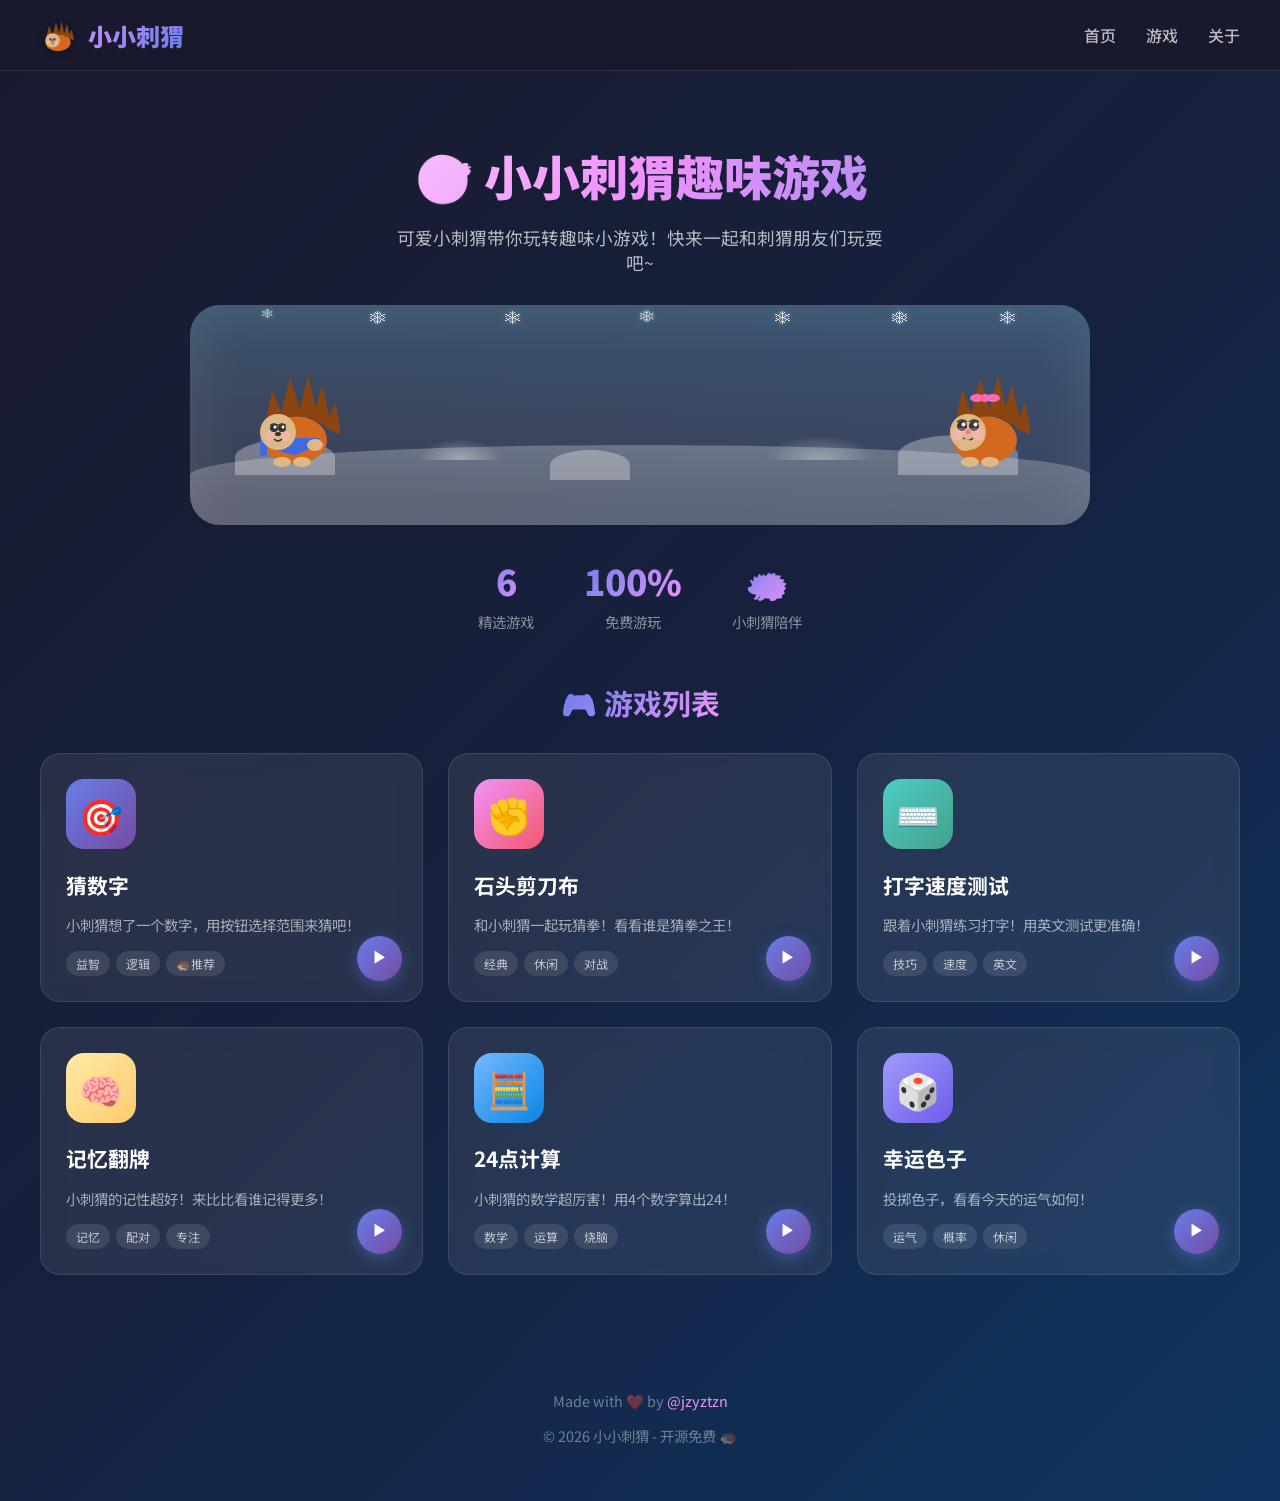
==== commit 10ddd1c1: "🦔 Major refactor: shared library + fixed game logic - Create shared/ folder with common styles and l" ====
--- a/index.html
+++ b/index.html
@@ -5,56 +5,19 @@
   <meta name="viewport" content="width=device-width, initial-scale=1.0">
   <title>🦔 小小刺猬 - 趣味小游戏</title>
   <link href="https://fonts.googleapis.com/css2?family=Noto+Sans+SC:wght@400;500;700;900&display=swap" rel="stylesheet">
+  <link rel="stylesheet" href="shared/styles.css">
   <style>
-    * {
-      margin: 0;
-      padding: 0;
-      box-sizing: border-box;
-    }
-
-    :root {
-      --primary: #667eea;
-      --secondary: #764ba2;
-      --accent: #f093fb;
-    }
-
     body {
       font-family: 'Noto Sans SC', -apple-system, BlinkMacSystemFont, sans-serif;
       min-height: 100vh;
       background: linear-gradient(135deg, #1a1a2e 0%, #16213e 50%, #0f3460 100%);
       color: #fff;
       overflow-x: hidden;
-    }
-
-    /* 粒子背景 */
-    .particles {
-      position: fixed;
-      top: 0;
-      left: 0;
-      width: 100%;
-      height: 100%;
-      pointer-events: none;
-      overflow: hidden;
-      z-index: 0;
-    }
-
-    .particle {
-      position: absolute;
-      width: 4px;
-      height: 4px;
-      background: rgba(255, 255, 255, 0.3);
-      border-radius: 50%;
-      animation: float 15s infinite;
-    }
-
-    @keyframes float {
-      0%, 100% { transform: translateY(100vh) rotate(0deg); opacity: 0; }
-      10% { opacity: 1; }
-      90% { opacity: 1; }
-      100% { transform: translateY(-100vh) rotate(720deg); opacity: 0; }
-    }
-
-    /* 导航栏 */
+      margin: 0;
+      padding: 0;
+    }
+
+    /* ========== 导航栏 ========== */
     nav {
       position: fixed;
       top: 0;
@@ -82,10 +45,14 @@
       gap: 12px;
       font-size: 1.5rem;
       font-weight: 900;
-      background: linear-gradient(135deg, var(--accent), var(--primary));
+      background: linear-gradient(135deg, #f093fb, #667eea);
       -webkit-background-clip: text;
       -webkit-text-fill-color: transparent;
       background-clip: text;
+    }
+
+    .logo svg {
+      filter: drop-shadow(0 2px 4px rgba(0,0,0,0.3));
     }
 
     .nav-links {
@@ -113,7 +80,7 @@
       left: 0;
       width: 0;
       height: 2px;
-      background: linear-gradient(90deg, var(--primary), var(--accent));
+      background: linear-gradient(90deg, #667eea, #f093fb);
       transition: width 0.3s;
     }
 
@@ -121,221 +88,219 @@
       width: 100%;
     }
 
-    /* 主容器 */
+    /* ========== 主容器 ========== */
     .container {
       max-width: 1400px;
       margin: 0 auto;
-      padding: 120px 40px 150px;
+      padding: 100px 40px 60px;
       position: relative;
       z-index: 1;
     }
 
-    /* 英雄区 - 雪战场景 */
+    /* ========== 英雄区 ========== */
     .hero {
       text-align: center;
-      margin-bottom: 60px;
-      position: relative;
-      animation: fadeInUp 0.8s ease;
-    }
-
-    @keyframes fadeInUp {
-      from { opacity: 0; transform: translateY(30px); }
-      to { opacity: 1; transform: translateY(0); }
+      margin-bottom: 40px;
+      animation: hg-slide-up 0.8s ease;
     }
 
     .hero h1 {
-      font-size: 3.5rem;
+      font-size: 3rem;
       font-weight: 900;
-      margin-bottom: 20px;
-      background: linear-gradient(135deg, #fff 0%, var(--accent) 50%, var(--primary) 100%);
+      margin-bottom: 15px;
+      background: linear-gradient(135deg, #fff 0%, #f093fb 50%, #667eea 100%);
       -webkit-background-clip: text;
       -webkit-text-fill-color: transparent;
       background-clip: text;
     }
 
     .hero p {
-      font-size: 1.2rem;
+      font-size: 1.1rem;
       color: rgba(255, 255, 255, 0.7);
-      max-width: 600px;
+      max-width: 500px;
       margin: 0 auto;
     }
 
-    /* 雪战场地 */
-    .snow battlefield {
+    /* ========== 雪战场地 - 融入背景 ========== */
+    .snow-container {
       position: relative;
       width: 100%;
-      max-width: 800px;
-      height: 300px;
-      margin: 40px auto;
-      background: linear-gradient(180deg, #87CEEB 0%, #E0F4FF 60%, #fff 100%);
+      max-width: 900px;
+      height: 220px;
+      margin: 30px auto;
+      background: linear-gradient(180deg, 
+        rgba(135, 206, 235, 0.3) 0%, 
+        rgba(200, 230, 255, 0.2) 50%,
+        rgba(255, 255, 255, 0.15) 100%);
       border-radius: 30px;
       overflow: hidden;
-      box-shadow: 0 20px 60px rgba(0,0,0,0.3);
-    }
-
-    .snowfield {
-      position: relative;
-      width: 100%;
-      height: 300px;
-      margin: 40px auto;
-      max-width: 800px;
-      border-radius: 30px;
-      overflow: hidden;
-      box-shadow: 0 20px 60px rgba(0,0,0,0.3);
-    }
-
-    /* 雪地 */
-    .snow-ground {
-      position: absolute;
-      bottom: 0;
-      left: 0;
-      right: 0;
-      height: 100px;
-      background: linear-gradient(180deg, #E8F4F8 0%, #fff 100%);
+      box-shadow: inset 0 0 60px rgba(255, 255, 255, 0.1);
     }
 
     /* 飘落的雪花 */
     .snowflake {
       position: absolute;
       color: #fff;
-      font-size: 1rem;
+      opacity: 0.8;
       animation: snowfall linear infinite;
-      opacity: 0.8;
-      text-shadow: 0 0 5px rgba(255,255,255,0.8);
+      text-shadow: 0 0 5px rgba(255, 255, 255, 0.5);
     }
 
     @keyframes snowfall {
       0% { transform: translateY(-20px) rotate(0deg); opacity: 0; }
       10% { opacity: 0.8; }
       90% { opacity: 0.8; }
-      100% { transform: translateY(320px) rotate(360deg); opacity: 0; }
-    }
-
-    /* 雪堆 */
+      100% { transform: translateY(240px) rotate(360deg); opacity: 0; }
+    }
+
+    /* 雪地 */
+    .snow-ground {
+      position: absolute;
+      bottom: 0;
+      left: 0;
+      right: 0;
+      height: 80px;
+      background: linear-gradient(180deg, rgba(255, 255, 255, 0.25) 0%, rgba(255, 255, 255, 0.15) 100%);
+      border-radius: 50% 50% 0 0 / 30px 30px 0 0;
+    }
+
+    .snow-ground::before {
+      content: '';
+      position: absolute;
+      top: -15px;
+      left: 0;
+      right: 0;
+      height: 30px;
+      background: radial-gradient(ellipse 60px 30px at 30% 100%, rgba(255,255,255,0.4) 0%, transparent 70%),
+                  radial-gradient(ellipse 80px 35px at 70% 100%, rgba(255,255,255,0.35) 0%, transparent 70%);
+    }
+
+    /* 小雪堆 */
     .snow-mound {
       position: absolute;
-      bottom: 60px;
-      width: 120px;
-      height: 50px;
-      background: #fff;
+      bottom: 50px;
+      background: rgba(255, 255, 255, 0.3);
       border-radius: 50% 50% 0 0;
-      box-shadow: inset 0 -10px 20px rgba(200,220,230,0.5);
-    }
-
-    .snow-mound.left { left: 50px; }
-    .snow-mound.right { right: 50px; }
-
-    /* 卡通小刺猬 - 男 */
+    }
+
+    .snow-mound-1 { left: 5%; width: 100px; height: 35px; }
+    .snow-mound-2 { right: 8%; width: 120px; height: 40px; }
+    .snow-mound-3 { left: 40%; width: 80px; height: 30px; bottom: 45px; }
+
+    /* ========== 可爱卡通刺猬 ========== */
+    .hedgehog-container {
+      position: absolute;
+      bottom: 55px;
+      width: 90px;
+      height: 110px;
+    }
+
     .hedgehog-male {
-      position: absolute;
-      bottom: 85px;
-      left: 80px;
-      width: 100px;
-      height: 120px;
-      animation: hedgehogThrowLeft 4s ease-in-out infinite;
-      transform-origin: center bottom;
-    }
-
-    @keyframes hedgehogThrowLeft {
-      0%, 100% { transform: translateY(0) rotate(0deg); }
-      15% { transform: translateY(-20px) rotate(-5deg); }
-      30% { transform: translateY(0) rotate(15deg); }
-      50% { transform: translateY(-10px) rotate(10deg); }
-      70% { transform: translateY(0) rotate(0deg); }
-    }
-
-    /* 卡通小刺猬 - 女 */
+      left: 60px;
+      animation: hedgehog-hop 2s ease-in-out infinite;
+    }
+
     .hedgehog-female {
-      position: absolute;
-      bottom: 85px;
-      right: 80px;
-      width: 100px;
-      height: 120px;
-      animation: hedgehogThrowRight 4s ease-in-out infinite;
+      right: 60px;
+      animation: hedgehog-hop 2s ease-in-out infinite;
+      animation-delay: 1s;
+    }
+
+    @keyframes hedgehog-hop {
+      0%, 100% { transform: translateY(0) scaleY(1); }
+      30% { transform: translateY(-20px) scaleY(1.05); }
+      50% { transform: translateY(0) scaleY(0.95); }
+      70% { transform: translateY(-12px) scaleY(1.02); }
+    }
+
+    /* 投掷雪球 */
+    .hedgehog-male .snowball-arm {
+      animation: throw-left 4s ease-in-out infinite;
+      transform-origin: 70% 50%;
+    }
+
+    .hedgehog-female .snowball-arm {
+      animation: throw-right 4s ease-in-out infinite;
       animation-delay: 2s;
-      transform-origin: center bottom;
-    }
-
-    @keyframes hedgehogThrowRight {
-      0%, 100% { transform: translateY(0) rotate(0deg) scaleX(-1); }
-      15% { transform: translateY(-20px) rotate(-5deg) scaleX(-1); }
-      30% { transform: translateY(0) rotate(-15deg) scaleX(-1); }
-      50% { transform: translateY(-10px) rotate(-10deg) scaleX(-1); }
-      70% { transform: translateY(0) rotate(0deg) scaleX(-1); }
-    }
-
-    /* 刺猬身体 SVG */
-    .hedgehog-body {
-      position: relative;
-      width: 100%;
-      height: 100%;
-    }
-
-    /* 飞行的雪球 */
-    .snowball {
-      position: absolute;
-      width: 20px;
-      height: 20px;
+      transform-origin: 30% 50%;
+    }
+
+    @keyframes throw-left {
+      0%, 25% { transform: rotate(0); }
+      35% { transform: rotate(-60deg); }
+      50%, 100% { transform: rotate(0); }
+    }
+
+    @keyframes throw-right {
+      0%, 25% { transform: rotate(0) scaleX(-1); }
+      35% { transform: rotate(-60deg) scaleX(-1); }
+      50%, 100% { transform: rotate(0) scaleX(-1); }
+    }
+
+    /* 飞行雪球 */
+    .snowball-projectile {
+      position: absolute;
+      width: 16px;
+      height: 16px;
       background: radial-gradient(circle at 30% 30%, #fff, #cce5ff);
       border-radius: 50%;
-      box-shadow: 0 0 10px rgba(255,255,255,0.8);
-    }
-
-    .snowball.male-throw {
-      left: 120px;
-      bottom: 130px;
-      animation: snowballFlyRight 4s ease-in-out infinite;
-    }
-
-    @keyframes snowballFlyRight {
-      0%, 15% { transform: translate(0, 0) scale(0); opacity: 0; }
-      20% { transform: translate(50px, -30px) scale(1); opacity: 1; }
-      40% { transform: translate(250px, -50px) scale(0.8); opacity: 1; }
-      50%, 100% { transform: translate(400px, 0) scale(0); opacity: 0; }
-    }
-
-    .snowball.female-throw {
-      right: 120px;
-      bottom: 130px;
-      animation: snowballFlyLeft 4s ease-in-out infinite;
+      box-shadow: 0 0 10px rgba(255, 255, 255, 0.8);
+      opacity: 0;
+    }
+
+    .snowball-1 {
+      left: 130px;
+      bottom: 90px;
+      animation: fly-snowball-1 4s ease-in-out infinite;
+    }
+
+    .snowball-2 {
+      right: 130px;
+      bottom: 90px;
+      animation: fly-snowball-2 4s ease-in-out infinite;
       animation-delay: 2s;
     }
 
-    @keyframes snowballFlyLeft {
-      0%, 15% { transform: translate(0, 0) scale(0); opacity: 0; }
-      20% { transform: translate(-50px, -30px) scale(1); opacity: 1; }
-      40% { transform: translate(-250px, -50px) scale(0.8); opacity: 1; }
-      50%, 100% { transform: translate(-400px, 0) scale(0); opacity: 0; }
+    @keyframes fly-snowball-1 {
+      0%, 30% { transform: translate(0, 0) scale(0); opacity: 0; }
+      35% { transform: translate(20px, -30px) scale(1); opacity: 1; }
+      50% { transform: translate(280px, -60px) scale(0.7); opacity: 1; }
+      55%, 100% { transform: translate(300px, 0) scale(0); opacity: 0; }
+    }
+
+    @keyframes fly-snowball-2 {
+      0%, 30% { transform: translate(0, 0) scale(0); opacity: 0; }
+      35% { transform: translate(-20px, -30px) scale(1); opacity: 1; }
+      50% { transform: translate(-280px, -60px) scale(0.7); opacity: 1; }
+      55%, 100% { transform: translate(-300px, 0) scale(0); opacity: 0; }
     }
 
     /* 击中特效 */
     .hit-effect {
       position: absolute;
-      font-size: 2rem;
+      font-size: 1.5rem;
       opacity: 0;
     }
 
-    .hit-effect.male-hit {
-      right: 100px;
-      top: 80px;
-      animation: hitShake 4s ease-in-out infinite;
-    }
-
-    .hit-effect.female-hit {
-      left: 100px;
-      top: 80px;
-      animation: hitShake 4s ease-in-out infinite;
+    .hit-1 {
+      right: 80px;
+      top: 60px;
+      animation: hit-show 4s ease-in-out infinite;
+    }
+
+    .hit-2 {
+      left: 80px;
+      top: 60px;
+      animation: hit-show 4s ease-in-out infinite;
       animation-delay: 2s;
     }
 
-    @keyframes hitShake {
-      0%, 35% { opacity: 0; transform: scale(0); }
-      40% { opacity: 1; transform: scale(1.2); }
-      45% { transform: scale(1) translateX(-5px); }
-      50% { transform: scale(1.1) translateX(5px); }
-      55% { transform: scale(1) translateX(-5px); }
-      60% { opacity: 0; transform: scale(1); }
-      100% { opacity: 0; }
+    @keyframes hit-show {
+      0%, 45% { opacity: 0; transform: scale(0); }
+      50% { opacity: 1; transform: scale(1.2); }
+      55% { transform: scale(0.9); }
+      60% { transform: scale(1.1); }
+      65%, 100% { opacity: 0; transform: scale(1); }
     }
 
     /* 雪球轨迹 */
@@ -343,15 +308,16 @@
       position: absolute;
       width: 6px;
       height: 6px;
-      background: rgba(255,255,255,0.6);
+      background: rgba(255, 255, 255, 0.5);
       border-radius: 50%;
     }
 
+    /* ========== 数据统计 ========== */
     .stats {
       display: flex;
       justify-content: center;
       gap: 50px;
-      margin-top: 40px;
+      margin-top: 30px;
     }
 
     .stat-item {
@@ -359,9 +325,9 @@
     }
 
     .stat-value {
-      font-size: 2.5rem;
+      font-size: 2.2rem;
       font-weight: 900;
-      background: linear-gradient(135deg, var(--primary), var(--accent));
+      background: linear-gradient(135deg, #667eea, #f093fb);
       -webkit-background-clip: text;
       -webkit-text-fill-color: transparent;
       background-clip: text;
@@ -373,24 +339,40 @@
       margin-top: 5px;
     }
 
-    /* 游戏网格 */
+    /* ========== 游戏网格 ========== */
+    .section-title {
+      font-size: 1.8rem;
+      font-weight: 700;
+      text-align: center;
+      margin: 50px 0 30px;
+      color: #fff;
+    }
+
+    .section-title span {
+      background: linear-gradient(135deg, #667eea, #f093fb);
+      -webkit-background-clip: text;
+      -webkit-text-fill-color: transparent;
+      background-clip: text;
+    }
+
     .games-grid {
       display: grid;
-      grid-template-columns: repeat(auto-fill, minmax(350px, 1fr));
-      gap: 30px;
+      grid-template-columns: repeat(auto-fill, minmax(320px, 1fr));
+      gap: 25px;
     }
 
     /* 游戏卡片 */
     .game-card {
-      background: rgba(255, 255, 255, 0.05);
-      border-radius: 24px;
-      padding: 30px;
+      background: rgba(255, 255, 255, 0.08);
+      backdrop-filter: blur(10px);
+      border-radius: 20px;
+      padding: 25px;
       border: 1px solid rgba(255, 255, 255, 0.1);
       transition: all 0.4s cubic-bezier(0.175, 0.885, 0.32, 1.275);
       cursor: pointer;
       position: relative;
       overflow: hidden;
-      animation: fadeInUp 0.8s ease backwards;
+      animation: hg-slide-up 0.6s ease backwards;
     }
 
     .game-card:nth-child(1) { animation-delay: 0.1s; }
@@ -406,8 +388,8 @@
       top: 0;
       left: 0;
       right: 0;
-      height: 4px;
-      background: linear-gradient(90deg, var(--primary), var(--secondary), var(--accent));
+      height: 3px;
+      background: linear-gradient(90deg, #667eea, #764ba2, #f093fb);
       transform: scaleX(0);
       transition: transform 0.4s;
     }
@@ -417,86 +399,79 @@
     }
 
     .game-card:hover {
-      transform: translateY(-10px) scale(1.02);
-      background: rgba(255, 255, 255, 0.1);
+      transform: translateY(-8px);
+      background: rgba(255, 255, 255, 0.12);
       border-color: rgba(255, 255, 255, 0.2);
-      box-shadow: 0 20px 60px rgba(102, 126, 234, 0.3);
-    }
-
-    .game-card.clicked {
-      animation: cardClick 0.5s ease;
-    }
-
-    @keyframes cardClick {
-      0% { transform: scale(1); }
-      50% { transform: scale(0.95); }
-      100% { transform: scale(1); }
+      box-shadow: 0 20px 50px rgba(102, 126, 234, 0.25);
+    }
+
+    .game-card:active {
+      transform: scale(0.98);
     }
 
     .game-icon {
-      width: 80px;
-      height: 80px;
-      border-radius: 20px;
+      width: 70px;
+      height: 70px;
+      border-radius: 18px;
       display: flex;
       align-items: center;
       justify-content: center;
-      font-size: 2.5rem;
-      margin-bottom: 20px;
-      position: relative;
-      animation: iconFloat 3s ease-in-out infinite;
-    }
-
-    .game-card:nth-child(1) .game-icon { background: linear-gradient(135deg, #667eea, #764ba2); animation-delay: 0s; }
-    .game-card:nth-child(2) .game-icon { background: linear-gradient(135deg, #f093fb, #f5576c); animation-delay: 0.5s; }
-    .game-card:nth-child(3) .game-icon { background: linear-gradient(135deg, #4ecdc4, #44a08d); animation-delay: 1s; }
-    .game-card:nth-child(4) .game-icon { background: linear-gradient(135deg, #ffeaa7, #fdcb6e); animation-delay: 1.5s; }
-    .game-card:nth-child(5) .game-icon { background: linear-gradient(135deg, #74b9ff, #0984e3); animation-delay: 2s; }
-    .game-card:nth-child(6) .game-icon { background: linear-gradient(135deg, #a29bfe, #6c5ce7); animation-delay: 2.5s; }
-
-    @keyframes iconFloat {
+      font-size: 2.2rem;
+      margin-bottom: 18px;
+      animation: icon-bounce 3s ease-in-out infinite;
+    }
+
+    .game-card:nth-child(1) .game-icon { background: linear-gradient(135deg, #667eea, #764ba2); }
+    .game-card:nth-child(2) .game-icon { background: linear-gradient(135deg, #f093fb, #f5576c); }
+    .game-card:nth-child(3) .game-icon { background: linear-gradient(135deg, #4ecdc4, #44a08d); }
+    .game-card:nth-child(4) .game-icon { background: linear-gradient(135deg, #ffeaa7, #fdcb6e); }
+    .game-card:nth-child(5) .game-icon { background: linear-gradient(135deg, #74b9ff, #0984e3); }
+    .game-card:nth-child(6) .game-icon { background: linear-gradient(135deg, #a29bfe, #6c5ce7); }
+
+    @keyframes icon-bounce {
       0%, 100% { transform: translateY(0); }
-      50% { transform: translateY(-5px); }
+      50% { transform: translateY(-4px); }
     }
 
     .game-title {
-      font-size: 1.5rem;
+      font-size: 1.3rem;
       font-weight: 700;
-      margin-bottom: 10px;
+      margin-bottom: 8px;
       color: #fff;
     }
 
     .game-desc {
-      font-size: 0.95rem;
+      font-size: 0.9rem;
       color: rgba(255, 255, 255, 0.6);
-      line-height: 1.6;
-      margin-bottom: 20px;
+      line-height: 1.5;
+      margin-bottom: 15px;
     }
 
     .game-tags {
       display: flex;
       flex-wrap: wrap;
-      gap: 8px;
+      gap: 6px;
     }
 
     .tag {
-      padding: 5px 12px;
+      padding: 4px 10px;
       background: rgba(255, 255, 255, 0.1);
-      border-radius: 20px;
-      font-size: 0.8rem;
+      border-radius: 15px;
+      font-size: 0.75rem;
       color: rgba(255, 255, 255, 0.7);
     }
 
     .play-btn {
       position: absolute;
-      bottom: 30px;
-      right: 30px;
-      width: 50px;
-      height: 50px;
+      bottom: 20px;
+      right: 20px;
+      width: 45px;
+      height: 45px;
       border-radius: 50%;
-      background: linear-gradient(135deg, var(--primary), var(--secondary));
+      background: linear-gradient(135deg, #667eea, #764ba2);
       border: none;
       color: #fff;
-      font-size: 1.2rem;
+      font-size: 1rem;
       cursor: pointer;
       display: flex;
       align-items: center;
@@ -507,197 +482,70 @@
 
     .play-btn:hover {
       transform: scale(1.1) rotate(10deg);
-      box-shadow: 0 6px 25px rgba(102, 126, 234, 0.6);
-    }
-
-    /* 冲刺特效 */
-    .speed-lines {
-      position: fixed;
-      top: 0;
-      left: 0;
-      width: 100%;
-      height: 100%;
-      pointer-events: none;
-      z-index: 200;
-      opacity: 0;
-    }
-
-    .speed-lines.active {
-      animation: speedFlash 0.5s ease;
-    }
-
-    @keyframes speedFlash {
-      0% { opacity: 0; background: transparent; }
-      20% { opacity: 1; background: linear-gradient(90deg, transparent, rgba(255,255,255,0.3), transparent); }
-      100% { opacity: 0; background: transparent; }
-    }
-
-    .speed-line {
-      position: absolute;
-      height: 3px;
-      background: linear-gradient(90deg, transparent, #fff, transparent);
-      border-radius: 50%;
-      animation: lineMove 0.5s linear;
-    }
-
-    @keyframes lineMove {
-      0% { transform: translateX(-100%); opacity: 1; }
-      100% { transform: translateX(200vw); opacity: 0; }
-    }
-
-    /* 星星特效 */
-    .stars-container {
-      position: fixed;
-      top: 0;
-      left: 0;
-      width: 100%;
-      height: 100%;
-      pointer-events: none;
-      z-index: 150;
-    }
-
-    .star {
-      position: absolute;
-      font-size: 1.5rem;
-      animation: starBurst 1s ease-out forwards;
-      opacity: 0;
-    }
-
-    @keyframes starBurst {
-      0% { transform: scale(0) rotate(0deg); opacity: 1; }
-      50% { opacity: 1; }
-      100% { transform: scale(1.5) rotate(180deg) translateY(-100px); opacity: 0; }
-    }
-
-    /* 页面切换动画 */
-    .page-transition {
-      position: fixed;
-      top: 0;
-      left: 0;
-      width: 100%;
-      height: 100%;
-      background: linear-gradient(135deg, var(--primary), var(--secondary));
-      z-index: 300;
-      display: flex;
-      align-items: center;
-      justify-content: center;
-      opacity: 0;
-      pointer-events: none;
-      transition: opacity 0.3s;
-    }
-
-    .page-transition.active {
-      opacity: 1;
-      pointer-events: all;
-    }
-
-    .page-transition-content {
-      text-align: center;
-      animation: transitionBounce 0.5s ease;
-    }
-
-    @keyframes transitionBounce {
-      0% { transform: scale(0); }
-      50% { transform: scale(1.2); }
-      100% { transform: scale(1); }
-    }
-
-    .page-transition-emoji {
-      font-size: 5rem;
-      animation: emojiSpin 0.5s ease;
-    }
-
-    @keyframes emojiSpin {
-      0% { transform: rotate(0deg) scale(0); }
-      100% { transform: rotate(360deg) scale(1); }
-    }
-
-    /* 页脚 */
+    }
+
+    /* ========== 页脚 ========== */
     footer {
       text-align: center;
-      padding: 20px 40px 100px;
+      padding: 40px 20px;
       color: rgba(255, 255, 255, 0.4);
       font-size: 0.9rem;
-      position: relative;
-      z-index: 1;
     }
 
     footer a {
-      color: var(--accent);
+      color: #f093fb;
       text-decoration: none;
     }
 
-    /* 响应式 */
+    /* ========== 响应式 ========== */
     @media (max-width: 768px) {
-      .hero h1 { font-size: 2.5rem; }
+      .hero h1 { font-size: 2.2rem; }
       .nav-links { display: none; }
-      .container { padding: 100px 20px 120px; }
+      .container { padding: 90px 20px 40px; }
       .games-grid { grid-template-columns: 1fr; }
       .stats { flex-direction: column; gap: 20px; }
-      .snowfield { height: 250px; }
-      .hedgehog-male, .hedgehog-female { transform: scale(0.8); }
+      .snow-container { height: 180px; }
+      .hedgehog-container { transform: scale(0.8); }
       .hedgehog-male { left: 30px; }
       .hedgehog-female { right: 30px; }
     }
   </style>
 </head>
 <body>
-  <!-- 背景粒子 -->
-  <div class="particles" id="particles"></div>
-
-  <!-- 冲刺特效层 -->
-  <div class="speed-lines" id="speedLines"></div>
-
-  <!-- 星星特效层 -->
-  <div class="stars-container" id="starsContainer"></div>
-
-  <!-- 页面切换动画 -->
-  <div class="page-transition" id="pageTransition">
-    <div class="page-transition-content">
-      <div class="page-transition-emoji" id="transitionEmoji">🦔</div>
-      <div style="font-size: 1.5rem; margin-top: 10px;" id="transitionText">正在进入游戏...</div>
-    </div>
-  </div>
-
   <!-- 导航栏 -->
   <nav>
     <div class="nav-content">
       <div class="logo">
-        <svg width="40" height="40" viewBox="0 0 100 100">
-          <!-- 刺猬身体 -->
-          <ellipse cx="50" cy="65" rx="35" ry="25" fill="#D2691E"/>
+        <svg width="36" height="36" viewBox="0 0 100 100">
+          <!-- 身体 -->
+          <ellipse cx="50" cy="70" rx="35" ry="25" fill="#D2691E"/>
           <!-- 刺 -->
-          <polygon points="20,50 25,25 35,50" fill="#8B4513"/>
-          <polygon points="35,45 42,15 50,45" fill="#8B4513"/>
-          <polygon points="50,45 55,12 62,45" fill="#8B4513"/>
-          <polygon points="62,45 68,18 75,50" fill="#8B4513"/>
-          <polygon points="72,50 78,30 85,55" fill="#8B4513"/>
-          <!-- 脸 -->
-          <circle cx="35" cy="60" r="18" fill="#D2691E"/>
-          <!-- 脸蛋 -->
-          <circle cx="28" cy="65" r="5" fill="#FFB6C1" opacity="0.6"/>
-          <circle cx="42" cy="65" r="5" fill="#FFB6C1" opacity="0.6"/>
+          <polygon points="18,55 25,25 38,55" fill="#8B4513"/>
+          <polygon points="35,50 44,15 55,50" fill="#8B4513"/>
+          <polygon points="52,50 60,12 68,50" fill="#8B4513"/>
+          <polygon points="65,52 75,20 85,58" fill="#8B4513"/>
+          <polygon points="78,58 88,35 95,65" fill="#8B4513"/>
+          <!-- 脸部 -->
+          <circle cx="35" cy="65" r="20" fill="#DEB887"/>
+          <!-- 腮红 -->
+          <circle cx="26" cy="70" r="5" fill="#FFB6C1" opacity="0.5"/>
+          <circle cx="44" cy="70" r="5" fill="#FFB6C1" opacity="0.5"/>
           <!-- 眼睛 -->
-          <circle cx="30" cy="58" r="4" fill="#333"/>
-          <circle cx="31" cy="57" r="1.5" fill="#fff"/>
-          <circle cx="40" cy="58" r="4" fill="#333"/>
-          <circle cx="41" cy="57" r="1.5" fill="#fff"/>
+          <circle cx="30" cy="62" r="4" fill="#333"/>
+          <circle cx="31" cy="61" r="1.5" fill="#fff"/>
+          <circle cx="40" cy="62" r="4" fill="#333"/>
+          <circle cx="41" cy="61" r="1.5" fill="#fff"/>
           <!-- 鼻子 -->
-          <ellipse cx="35" cy="64" rx="3" ry="2" fill="#333"/>
-          <!-- 嘴巴 -->
-          <path d="M 32 68 Q 35 71 38 68" stroke="#333" stroke-width="1.5" fill="none"/>
-          <!-- 耳朵 -->
-          <ellipse cx="20" cy="52" rx="6" ry="8" fill="#D2691E"/>
-          <ellipse cx="20" cy="52" rx="3" ry="5" fill="#FFB6C1" opacity="0.5"/>
-          <ellipse cx="50" cy="52" rx="6" ry="8" fill="#D2691E"/>
-          <ellipse cx="50" cy="52" rx="3" ry="5" fill="#FFB6C1" opacity="0.5"/>
+          <ellipse cx="35" cy="68" rx="3" ry="2" fill="#333"/>
+          <!-- 微笑 -->
+          <path d="M 30 73 Q 35 77 40 73" stroke="#333" stroke-width="1.5" fill="none"/>
         </svg>
         <span>小小刺猬</span>
       </div>
       <ul class="nav-links">
         <li><a href="#home">首页</a></li>
-        <li><a href="#games">游戏列表</a></li>
-        <li><a href="#about">关于我们</a></li>
+        <li><a href="#games">游戏</a></li>
+        <li><a href="#about">关于</a></li>
       </ul>
     </div>
   </nav>
@@ -710,127 +558,117 @@
       <p>可爱小刺猬带你玩转趣味小游戏！快来一起和刺猬朋友们玩耍吧~</p>
 
       <!-- 雪战场地 -->
-      <div class="snowfield">
+      <div class="snow-container">
         <!-- 飘落的雪花 -->
-        <div class="snowflake" style="left: 10%; animation-duration: 4s; font-size: 0.8rem;">❄</div>
-        <div class="snowflake" style="left: 25%; animation-duration: 5s; animation-delay: 1s;">❄</div>
-        <div class="snowflake" style="left: 40%; animation-duration: 4.5s; animation-delay: 2s;">❄</div>
-        <div class="snowflake" style="left: 55%; animation-duration: 5.5s; animation-delay: 0.5s;">❄</div>
-        <div class="snowflake" style="left: 70%; animation-duration: 4s; animation-delay: 1.5s;">❄</div>
-        <div class="snowflake" style="left: 85%; animation-duration: 5s; animation-delay: 2.5s;">❄</div>
-        <div class="snowflake" style="left: 15%; animation-duration: 6s; animation-delay: 3s; font-size: 1.2rem;">❅</div>
-        <div class="snowflake" style="left: 45%; animation-duration: 5s; animation-delay: 0.8s; font-size: 1rem;">❅</div>
-        <div class="snowflake" style="left: 75%; animation-duration: 5.5s; animation-delay: 1.8s; font-size: 0.9rem;">❅</div>
-
-        <!-- 雪堆 -->
-        <div class="snow-mound left"></div>
-        <div class="snow-mound right"></div>
+        <div class="snowflake" style="left: 8%; animation-duration: 4s; font-size: 0.7rem;">❄</div>
+        <div class="snowflake" style="left: 20%; animation-duration: 5s; animation-delay: 1s;">❅</div>
+        <div class="snowflake" style="left: 35%; animation-duration: 4.5s; animation-delay: 0.5s;">❄</div>
+        <div class="snowflake" style="left: 50%; animation-duration: 5.5s; animation-delay: 2s; font-size: 0.9rem;">❅</div>
+        <div class="snowflake" style="left: 65%; animation-duration: 4s; animation-delay: 1.5s;">❄</div>
+        <div class="snowflake" style="left: 78%; animation-duration: 5s; animation-delay: 0.8s;">❅</div>
+        <div class="snowflake" style="left: 90%; animation-duration: 4.5s; animation-delay: 2.5s;">❄</div>
+
+        <!-- 小雪堆 -->
+        <div class="snow-mound snow-mound-1"></div>
+        <div class="snow-mound snow-mound-2"></div>
+        <div class="snow-mound snow-mound-3"></div>
 
         <!-- 雪地 -->
         <div class="snow-ground"></div>
 
-        <!-- 男生刺猬 - 蓝色围巾 -->
-        <div class="hedgehog-male">
-          <svg viewBox="0 0 100 120" width="100" height="120">
+        <!-- 男生刺猬 -->
+        <div class="hedgehog-container hedgehog-male">
+          <svg viewBox="0 0 90 110" width="90" height="110">
             <!-- 身体 -->
-            <ellipse cx="50" cy="85" rx="38" ry="28" fill="#D2691E"/>
-            <!-- 刺背 -->
-            <polygon points="15,70 22,35 35,65" fill="#8B4513"/>
-            <polygon points="30,60 40,20 52,58" fill="#8B4513"/>
-            <polygon points="50,58 58,15 66,58" fill="#8B4513"/>
-            <polygon points="65,60 72,22 82,68" fill="#8B4513"/>
-            <polygon points="78,68 85,40 92,75" fill="#8B4513"/>
+            <ellipse cx="45" cy="80" rx="32" ry="24" fill="#D2691E"/>
+            <!-- 刺 -->
+            <polygon points="15,65 22,30 35,60" fill="#8B4513"/>
+            <polygon points="30,58 40,18 52,56" fill="#8B4513"/>
+            <polygon points="48,56 58,15 68,58" fill="#8B4513"/>
+            <polygon points="62,60 72,25 82,68" fill="#8B4513"/>
+            <polygon points="75,68 85,42 92,75" fill="#8B4513"/>
+            <!-- 围巾 -->
+            <path d="M 12 78 Q 22 90 45 94 Q 60 90 68 78" fill="#4169E1" stroke="#4169E1" stroke-width="2"/>
+            <rect x="10" y="78" width="7" height="18" fill="#4169E1" rx="2"/>
             <!-- 脸部 -->
-            <circle cx="30" cy="78" r="22" fill="#DEB887"/>
-            <!-- 围巾 -->
-            <path d="M 8 85 Q 15 95 30 98 Q 45 95 52 85" fill="#4169E1" stroke="#4169E1" stroke-width="3"/>
-            <rect x="8" y="85" width="8" height="20" fill="#4169E1" rx="2"/>
+            <circle cx="28" cy="72" r="18" fill="#DEB887"/>
             <!-- 腮红 -->
-            <circle cx="20" cy="82" r="6" fill="#FFB6C1" opacity="0.5"/>
-            <circle cx="40" cy="82" r="6" fill="#FFB6C1" opacity="0.5"/>
+            <circle cx="20" cy="76" r="5" fill="#FFB6C1" opacity="0.5"/>
+            <circle cx="36" cy="76" r="5" fill="#FFB6C1" opacity="0.5"/>
             <!-- 眼睛 -->
-            <circle cx="24" cy="74" r="5" fill="#333"/>
-            <circle cx="25.5" cy="72.5" r="2" fill="#fff"/>
-            <circle cx="36" cy="74" r="5" fill="#333"/>
-            <circle cx="37.5" cy="72.5" r="2" fill="#fff"/>
+            <circle cx="24" cy="68" r="4" fill="#333"/>
+            <circle cx="25" cy="67" r="1.5" fill="#fff"/>
+            <circle cx="32" cy="68" r="4" fill="#333"/>
+            <circle cx="33" cy="67" r="1.5" fill="#fff"/>
             <!-- 眼睫毛 -->
-            <path d="M 19 70 Q 24 67 29 70" stroke="#333" stroke-width="1.5" fill="none"/>
-            <path d="M 31 70 Q 36 67 41 70" stroke="#333" stroke-width="1.5" fill="none"/>
+            <path d="M 20 65 Q 24 62 28 65" stroke="#333" stroke-width="1" fill="none"/>
+            <path d="M 28 65 Q 32 62 36 65" stroke="#333" stroke-width="1" fill="none"/>
             <!-- 鼻子 -->
-            <ellipse cx="30" cy="82" rx="4" ry="3" fill="#333"/>
+            <ellipse cx="28" cy="74" rx="3" ry="2" fill="#333"/>
             <!-- 微笑 -->
-            <path d="M 25 88 Q 30 93 35 88" stroke="#333" stroke-width="2" fill="none"/>
-            <!-- 耳朵 -->
-            <ellipse cx="12" cy="65" rx="7" ry="10" fill="#DEB887"/>
-            <ellipse cx="12" cy="65" rx="4" ry="6" fill="#FFB6C1" opacity="0.4"/>
-            <ellipse cx="48" cy="65" rx="7" ry="10" fill="#DEB887"/>
-            <ellipse cx="48" cy="65" rx="4" ry="6" fill="#FFB6C1" opacity="0.4"/>
-            <!-- 手 -->
-            <ellipse cx="8" cy="95" rx="8" ry="6" fill="#DEB887"/>
-            <ellipse cx="52" cy="100" rx="8" ry="6" fill="#DEB887"/>
+            <path d="M 24 79 Q 28 83 32 79" stroke="#333" stroke-width="1.5" fill="none"/>
+            <!-- 手臂 -->
+            <ellipse class="snowball-arm" cx="65" cy="85" rx="8" ry="6" fill="#DEB887"/>
             <!-- 脚 -->
-            <ellipse cx="35" cy="112" rx="10" ry="5" fill="#DEB887"/>
-            <ellipse cx="55" cy="112" rx="10" ry="5" fill="#DEB887"/>
+            <ellipse cx="32" cy="102" rx="9" ry="5" fill="#DEB887"/>
+            <ellipse cx="52" cy="102" rx="9" ry="5" fill="#DEB887"/>
           </svg>
         </div>
 
-        <!-- 女生刺猬 - 粉色蝴蝶结 -->
-        <div class="hedgehog-female">
-          <svg viewBox="0 0 100 120" width="100" height="120">
+        <!-- 飞行雪球 -->
+        <div class="snowball-projectile snowball-1"></div>
+
+        <!-- 击中特效 -->
+        <div class="hit-effect hit-1">💥 😵</div>
+
+        <!-- 女生刺猬 -->
+        <div class="hedgehog-container hedgehog-female">
+          <svg viewBox="0 0 90 110" width="90" height="110">
             <!-- 身体 -->
-            <ellipse cx="50" cy="85" rx="38" ry="28" fill="#D2691E"/>
-            <!-- 刺背 -->
-            <polygon points="15,70 22,35 35,65" fill="#8B4513"/>
-            <polygon points="30,60 40,20 52,58" fill="#8B4513"/>
-            <polygon points="50,58 58,15 66,58" fill="#8B4513"/>
-            <polygon points="65,60 72,22 82,68" fill="#8B4513"/>
-            <polygon points="78,68 85,40 92,75" fill="#8B4513"/>
+            <ellipse cx="45" cy="80" rx="32" ry="24" fill="#D2691E"/>
+            <!-- 刺 -->
+            <polygon points="15,65 22,30 35,60" fill="#8B4513"/>
+            <polygon points="30,58 40,18 52,56" fill="#8B4513"/>
+            <polygon points="48,56 58,15 68,58" fill="#8B4513"/>
+            <polygon points="62,60 72,25 82,68" fill="#8B4513"/>
+            <polygon points="75,68 85,42 92,75" fill="#8B4513"/>
+            <!-- 蝴蝶结 -->
+            <circle cx="45" cy="38" r="4" fill="#FF69B4"/>
+            <ellipse cx="37" cy="38" rx="7" ry="4" fill="#FF69B4"/>
+            <ellipse cx="53" cy="38" rx="7" ry="4" fill="#FF69B4"/>
             <!-- 脸部 -->
-            <circle cx="30" cy="78" r="22" fill="#DEB887"/>
-            <!-- 蝴蝶结 -->
-            <circle cx="50" cy="42" r="4" fill="#FF69B4"/>
-            <ellipse cx="42" cy="42" rx="8" ry="5" fill="#FF69B4"/>
-            <ellipse cx="58" cy="42" rx="8" ry="5" fill="#FF69B4"/>
-            <ellipse cx="50" cy="46" rx="4" ry="2" fill="#FF1493"/>
+            <circle cx="28" cy="72" r="18" fill="#DEB887"/>
             <!-- 腮红 -->
-            <circle cx="18" cy="80" r="7" fill="#FFB6C1" opacity="0.6"/>
-            <circle cx="42" cy="80" r="7" fill="#FFB6C1" opacity="0.6"/>
+            <circle cx="18" cy="74" r="6" fill="#FFB6C1" opacity="0.6"/>
+            <circle cx="38" cy="74" r="6" fill="#FFB6C1" opacity="0.6"/>
             <!-- 眼睛 -->
-            <circle cx="22" cy="72" r="6" fill="#333"/>
-            <circle cx="23.5" cy="70.5" r="2.5" fill="#fff"/>
-            <circle cx="38" cy="72" r="6" fill="#333"/>
-            <circle cx="39.5" cy="70.5" r="2.5" fill="#fff"/>
+            <circle cx="22" cy="66" r="5" fill="#333"/>
+            <circle cx="23.5" cy="64.5" r="2" fill="#fff"/>
+            <circle cx="34" cy="66" r="5" fill="#333"/>
+            <circle cx="35.5" cy="64.5" r="2" fill="#fff"/>
             <!-- 眼睫毛 -->
-            <path d="M 16 68 Q 22 64 28 68" stroke="#333" stroke-width="2" fill="none"/>
-            <path d="M 32 68 Q 38 64 44 68" stroke="#333" stroke-width="2" fill="none"/>
-            <!-- 粉红眼影 -->
-            <ellipse cx="22" cy="76" rx="8" ry="3" fill="#FFB6C1" opacity="0.3"/>
-            <ellipse cx="38" cy="76" rx="8" ry="3" fill="#FFB6C1" opacity="0.3"/>
+            <path d="M 17 62 Q 22 58 27 62" stroke="#333" stroke-width="1.5" fill="none"/>
+            <path d="M 29 62 Q 34 58 39 62" stroke="#333" stroke-width="1.5" fill="none"/>
+            <!-- 粉色眼影 -->
+            <ellipse cx="22" cy="70" rx="7" ry="2.5" fill="#FFB6C1" opacity="0.3"/>
+            <ellipse cx="34" cy="70" rx="7" ry="2.5" fill="#FFB6C1" opacity="0.3"/>
             <!-- 鼻子 -->
-            <ellipse cx="30" cy="80" rx="3" ry="2.5" fill="#FF69B4"/>
+            <ellipse cx="28" cy="72" rx="2.5" ry="2" fill="#FF69B4"/>
             <!-- 微笑 -->
-            <path d="M 24 86 Q 30 92 36 86" stroke="#333" stroke-width="2" fill="none"/>
-            <!-- 耳朵 -->
-            <ellipse cx="10" cy="63" rx="8" ry="11" fill="#DEB887"/>
-            <ellipse cx="10" cy="63" rx="5" ry="7" fill="#FFB6C1" opacity="0.4"/>
-            <ellipse cx="50" cy="63" rx="8" ry="11" fill="#DEB887"/>
-            <ellipse cx="50" cy="63" rx="5" ry="7" fill="#FFB6C1" opacity="0.4"/>
-            <!-- 手 -->
-            <ellipse cx="6" cy="93" rx="9" ry="7" fill="#DEB887"/>
-            <ellipse cx="54" cy="98" rx="9" ry="7" fill="#DEB887"/>
+            <path d="M 23 78 Q 28 83 33 78" stroke="#333" stroke-width="1.5" fill="none"/>
+            <!-- 手臂 -->
+            <ellipse class="snowball-arm" cx="25" cy="85" rx="8" ry="6" fill="#DEB887"/>
             <!-- 脚 -->
-            <ellipse cx="33" cy="112" rx="10" ry="5" fill="#DEB887"/>
-            <ellipse cx="53" cy="112" rx="10" ry="5" fill="#DEB887"/>
+            <ellipse cx="30" cy="102" rx="9" ry="5" fill="#DEB887"/>
+            <ellipse cx="50" cy="102" rx="9" ry="5" fill="#DEB887"/>
           </svg>
         </div>
 
-        <!-- 飞行的雪球 -->
-        <div class="snowball male-throw"></div>
-        <div class="snowball female-throw"></div>
+        <!-- 飞行雪球 -->
+        <div class="snowball-projectile snowball-2"></div>
 
         <!-- 击中特效 -->
-        <div class="hit-effect male-hit">💥😵</div>
-        <div class="hit-effect female-hit">💥😵</div>
+        <div class="hit-effect hit-2">💥 😵</div>
       </div>
 
       <div class="stats">
@@ -850,25 +688,26 @@
     </section>
 
     <!-- 游戏列表 -->
-    <section class="games-grid" id="games">
+    <h2 class="section-title" id="games"><span>🎮 游戏列表</span></h2>
+    <section class="games-grid">
       <!-- 猜数字 -->
-      <div class="game-card" onclick="startGame('guess-number-game/web-game.html', '🎯', '猜数字')">
+      <div class="game-card" onclick="HedgehogLib.game.start('guess-number-game/web-game.html', '猜数字', '🎯', event)">
         <div class="game-icon">🎯</div>
         <h3 class="game-title">猜数字</h3>
-        <p class="game-desc">小刺猬想了一个 1-100 的数字，看看你能否用最少的次数猜中它！</p>
+        <p class="game-desc">小刺猬想了一个数字，用按钮选择范围来猜吧！</p>
         <div class="game-tags">
           <span class="tag">益智</span>
-          <span class="tag">逻辑推理</span>
+          <span class="tag">逻辑</span>
           <span class="tag">🦔推荐</span>
         </div>
         <button class="play-btn">▶</button>
       </div>
 
       <!-- 石头剪刀布 -->
-      <div class="game-card" onclick="startGame('rock-paper-scissors/index.html', '✊', '石头剪刀布')">
+      <div class="game-card" onclick="HedgehogLib.game.start('rock-paper-scissors/index.html', '石头剪刀布', '✊', event)">
         <div class="game-icon">✊</div>
         <h3 class="game-title">石头剪刀布</h3>
-        <p class="game-desc">和小刺猬一起玩猜拳！看看谁才是真正的猜拳之王！</p>
+        <p class="game-desc">和小刺猬一起玩猜拳！看看谁是猜拳之王！</p>
         <div class="game-tags">
           <span class="tag">经典</span>
           <span class="tag">休闲</span>
@@ -878,23 +717,23 @@
       </div>
 
       <!-- 打字速度测试 -->
-      <div class="game-card" onclick="startGame('typing-test/index.html', '⌨️', '打字速度测试')">
+      <div class="game-card" onclick="HedgehogLib.game.start('typing-test/index.html', '打字速度测试', '⌨️', event)">
         <div class="game-icon">⌨️</div>
         <h3 class="game-title">打字速度测试</h3>
-        <p class="game-desc">跟着小刺猬一起练习打字！挑战你的打字速度极限！</p>
+        <p class="game-desc">跟着小刺猬练习打字！用英文测试更准确！</p>
         <div class="game-tags">
           <span class="tag">技巧</span>
           <span class="tag">速度</span>
-          <span class="tag">挑战</span>
+          <span class="tag">英文</span>
         </div>
         <button class="play-btn">▶</button>
       </div>
 
       <!-- 记忆翻牌 -->
-      <div class="game-card" onclick="startGame('memory-game/index.html', '🧠', '记忆翻牌')">
+      <div class="game-card" onclick="HedgehogLib.game.start('memory-game/index.html', '记忆翻牌', '🧠', event)">
         <div class="game-icon">🧠</div>
         <h3 class="game-title">记忆翻牌</h3>
-        <p class="game-desc">小刺猬的记性超好！来比比看谁记得更多图案！</p>
+        <p class="game-desc">小刺猬的记性超好！来比比看谁记得更多！</p>
         <div class="game-tags">
           <span class="tag">记忆</span>
           <span class="tag">配对</span>
@@ -904,10 +743,10 @@
       </div>
 
       <!-- 24点计算 -->
-      <div class="game-card" onclick="startGame('24-points/index.html', '🧮', '24点计算')">
+      <div class="game-card" onclick="HedgehogLib.game.start('24-points/index.html', '24点计算', '🧮', event)">
         <div class="game-icon">🧮</div>
         <h3 class="game-title">24点计算</h3>
-        <p class="game-desc">小刺猬的数学可厉害了！用4个数字算出24来吧！</p>
+        <p class="game-desc">小刺猬的数学超厉害！用4个数字算出24！</p>
         <div class="game-tags">
           <span class="tag">数学</span>
           <span class="tag">运算</span>
@@ -917,10 +756,10 @@
       </div>
 
       <!-- 幸运色子 -->
-      <div class="game-card" onclick="startGame('dice-game/index.html', '🎲', '幸运色子')">
+      <div class="game-card" onclick="HedgehogLib.game.start('dice-game/index.html', '幸运色子', '🎲', event)">
         <div class="game-icon">🎲</div>
         <h3 class="game-title">幸运色子</h3>
-        <p class="game-desc">投掷色子，看看小刺猬今天的运气如何！连续掷出高点数吧！</p>
+        <p class="game-desc">投掷色子，看看今天的运气如何！</p>
         <div class="game-tags">
           <span class="tag">运气</span>
           <span class="tag">概率</span>
@@ -937,85 +776,7 @@
     <p style="margin-top: 10px;">© 2026 小小刺猬 - 开源免费 🦔</p>
   </footer>
 
-  <script>
-    // 创建背景粒子
-    const particlesContainer = document.getElementById('particles');
-    for (let i = 0; i < 30; i++) {
-      const particle = document.createElement('div');
-      particle.className = 'particle';
-      particle.style.left = Math.random() * 100 + '%';
-      particle.style.animationDelay = Math.random() * 15 + 's';
-      particle.style.animationDuration = (15 + Math.random() * 10) + 's';
-      particlesContainer.appendChild(particle);
-    }
-
-    // 冲刺特效
-    function createSpeedLines() {
-      const container = document.getElementById('speedLines');
-      container.innerHTML = '';
-      
-      for (let i = 0; i < 20; i++) {
-        const line = document.createElement('div');
-        line.className = 'speed-line';
-        line.style.top = Math.random() * 100 + '%';
-        line.style.width = (100 + Math.random() * 200) + 'px';
-        line.style.animationDelay = Math.random() * 0.3 + 's';
-        container.appendChild(line);
-      }
-      
-      container.classList.add('active');
-      setTimeout(() => container.classList.remove('active'), 500);
-    }
-
-    // 星星爆发动画
-    function createStars(x, y) {
-      const container = document.getElementById('starsContainer');
-      const emojis = ['⭐', '✨', '💫', '🌟', '✴️', '❇️'];
-      
-      for (let i = 0; i < 12; i++) {
-        const star = document.createElement('div');
-        star.className = 'star';
-        star.textContent = emojis[Math.floor(Math.random() * emojis.length)];
-        star.style.left = x + 'px';
-        star.style.top = y + 'px';
-        star.style.animationDelay = Math.random() * 0.3 + 's';
-        container.appendChild(star);
-        
-        setTimeout(() => star.remove(), 1300);
-      }
-    }
-
-    // 开始游戏（带特效）
-    function startGame(url, emoji, name) {
-      const card = event.currentTarget;
-      const rect = card.getBoundingClientRect();
-      const x = rect.left + rect.width / 2;
-      const y = rect.top + rect.height / 2;
-
-      // 卡片点击动画
-      card.classList.add('clicked');
-      setTimeout(() => card.classList.remove('clicked'), 500);
-
-      // 创建星星
-      createStars(x, y);
-
-      // 冲刺效果
-      createSpeedLines();
-
-      // 显示过渡动画
-      const transition = document.getElementById('pageTransition');
-      const transitionEmoji = document.getElementById('transitionEmoji');
-      const transitionText = document.getElementById('transitionText');
-      
-      transitionEmoji.textContent = emoji;
-      transitionText.textContent = `🦔 小刺猬带你去玩 ${name}...`;
-      transition.classList.add('active');
-
-      // 延迟跳转
-      setTimeout(() => {
-        window.location.href = url;
-      }, 800);
-    }
-  </script>
+  <!-- 引入共享库 -->
+  <script src="shared/lib.js"></script>
 </body>
 </html>
--- a/shared/styles.css
+++ b/shared/styles.css
@@ -0,0 +1,563 @@
+/**
+ * 小小刺猬 - 共享样式库
+ * 包含通用的动画、特效、UI组件样式
+ */
+
+/* ========== CSS 变量 ========== */
+:root {
+  --primary: #667eea;
+  --secondary: #764ba2;
+  --accent: #f093fb;
+  --success: #4ecdc4;
+  --warning: #fdcb6e;
+  --danger: #f5576c;
+  --dark: #1a1a2e;
+  --light: #ffffff;
+  --gray-100: #f5f7fa;
+  --gray-200: #e4e8eb;
+  --gray-300: #d1d5db;
+  --gray-500: #888;
+  --gray-700: #555;
+  
+  /* 刺猬主题色 */
+  --hedgehog-brown: #D2691E;
+  --hedgehog-dark: #8B4513;
+  --hedgehog-face: #DEB887;
+  --hedgehog-blush: #FFB6C1;
+  --hedgehog-pink: #FF69B4;
+  
+  /* 阴影 */
+  --shadow-sm: 0 2px 8px rgba(0, 0, 0, 0.1);
+  --shadow-md: 0 4px 15px rgba(0, 0, 0, 0.2);
+  --shadow-lg: 0 10px 30px rgba(0, 0, 0, 0.3);
+  --shadow-glow: 0 0 20px rgba(102, 126, 234, 0.4);
+  
+  /* 圆角 */
+  --radius-sm: 8px;
+  --radius-md: 12px;
+  --radius-lg: 16px;
+  --radius-xl: 24px;
+  --radius-full: 9999px;
+  
+  /* 过渡 */
+  --transition-fast: 0.15s ease;
+  --transition-normal: 0.3s ease;
+  --transition-slow: 0.5s ease;
+}
+
+/* ========== 基础重置 ========== */
+.hg-reset {
+  margin: 0;
+  padding: 0;
+  box-sizing: border-box;
+}
+
+.hg-font {
+  font-family: 'Noto Sans SC', -apple-system, BlinkMacSystemFont, sans-serif;
+}
+
+/* ========== 动画关键帧 ========== */
+@keyframes hg-fade-in {
+  from { opacity: 0; }
+  to { opacity: 1; }
+}
+
+@keyframes hg-slide-up {
+  from { opacity: 0; transform: translateY(20px); }
+  to { opacity: 1; transform: translateY(0); }
+}
+
+@keyframes hg-slide-down {
+  from { opacity: 0; transform: translateY(-20px); }
+  to { opacity: 1; transform: translateY(0); }
+}
+
+@keyframes hg-bounce {
+  0%, 100% { transform: scale(1); }
+  50% { transform: scale(1.1); }
+}
+
+@keyframes hg-pulse {
+  0%, 100% { transform: scale(1); opacity: 1; }
+  50% { transform: scale(1.05); opacity: 0.8; }
+}
+
+@keyframes hg-shake {
+  0%, 100% { transform: translateX(0); }
+  25% { transform: translateX(-5px); }
+  75% { transform: translateX(5px); }
+}
+
+@keyframes hg-float {
+  0%, 100% { transform: translateY(0); }
+  50% { transform: translateY(-10px); }
+}
+
+@keyframes hg-spin {
+  from { transform: rotate(0deg); }
+  to { transform: rotate(360deg); }
+}
+
+@keyframes hg-progress {
+  0% { width: 0%; }
+  100% { width: var(--progress, 100%); }
+}
+
+/* ========== 通用组件样式 ========== */
+
+/* 卡片 */
+.hg-card {
+  background: rgba(255, 255, 255, 0.95);
+  border-radius: var(--radius-xl);
+  padding: 30px;
+  box-shadow: var(--shadow-lg);
+  position: relative;
+  overflow: hidden;
+}
+
+.hg-card::before {
+  content: '';
+  position: absolute;
+  top: 0;
+  left: 0;
+  right: 0;
+  height: 4px;
+  background: linear-gradient(90deg, var(--primary), var(--secondary), var(--accent));
+}
+
+/* 渐变边框 */
+.hg-gradient-border {
+  position: relative;
+  background: var(--light);
+  border-radius: var(--radius-lg);
+}
+
+.hg-gradient-border::before {
+  content: '';
+  position: absolute;
+  inset: -2px;
+  background: linear-gradient(135deg, var(--primary), var(--accent));
+  border-radius: inherit;
+  z-index: -1;
+}
+
+/* ========== 按钮 ========== */
+.hg-btn {
+  padding: 14px 28px;
+  font-size: 1rem;
+  font-weight: 600;
+  border: none;
+  border-radius: var(--radius-md);
+  cursor: pointer;
+  transition: all var(--transition-normal);
+  display: inline-flex;
+  align-items: center;
+  justify-content: center;
+  gap: 8px;
+  font-family: inherit;
+}
+
+.hg-btn-primary {
+  background: linear-gradient(135deg, var(--primary), var(--secondary));
+  color: white;
+  box-shadow: var(--shadow-md);
+}
+
+.hg-btn-primary:hover {
+  transform: translateY(-2px);
+  box-shadow: var(--shadow-lg), var(--shadow-glow);
+}
+
+.hg-btn-secondary {
+  background: linear-gradient(135deg, var(--accent), var(--danger));
+  color: white;
+}
+
+.hg-btn-secondary:hover {
+  transform: translateY(-2px);
+  box-shadow: var(--shadow-lg);
+}
+
+.hg-btn-success {
+  background: linear-gradient(135deg, var(--success), #44a08d);
+  color: white;
+}
+
+.hg-btn-success:hover {
+  transform: translateY(-2px);
+  box-shadow: var(--shadow-lg);
+}
+
+.hg-btn:disabled {
+  opacity: 0.6;
+  cursor: not-allowed;
+  transform: none !important;
+}
+
+/* 数字按钮 (用于猜数字游戏) */
+.hg-num-btn {
+  width: 50px;
+  height: 50px;
+  border: 2px solid var(--gray-300);
+  background: var(--gray-100);
+  border-radius: var(--radius-md);
+  font-size: 1.2rem;
+  font-weight: 700;
+  color: var(--dark);
+  cursor: pointer;
+  transition: all var(--transition-fast);
+}
+
+.hg-num-btn:hover {
+  background: var(--primary);
+  color: white;
+  border-color: var(--primary);
+  transform: scale(1.05);
+}
+
+.hg-num-btn:active {
+  transform: scale(0.95);
+}
+
+.hg-num-btn.selected {
+  background: var(--primary);
+  color: white;
+  border-color: var(--primary);
+}
+
+.hg-num-btn.disabled {
+  opacity: 0.4;
+  cursor: not-allowed;
+}
+
+/* ========== 输入框 ========== */
+.hg-input {
+  width: 100%;
+  padding: 16px 20px;
+  font-size: 1.1rem;
+  border: 3px solid var(--gray-300);
+  border-radius: var(--radius-md);
+  outline: none;
+  transition: all var(--transition-normal);
+  font-family: inherit;
+  background: var(--light);
+}
+
+.hg-input:focus {
+  border-color: var(--primary);
+  box-shadow: 0 0 0 4px rgba(102, 126, 234, 0.2);
+}
+
+.hg-input:disabled {
+  background: var(--gray-100);
+  cursor: not-allowed;
+}
+
+/* ========== 信息显示 ========== */
+.hg-info-box {
+  background: var(--gray-100);
+  border-radius: var(--radius-md);
+  padding: 20px;
+  text-align: center;
+}
+
+.hg-info-label {
+  font-size: 0.85rem;
+  color: var(--gray-500);
+  margin-bottom: 4px;
+}
+
+.hg-info-value {
+  font-size: 2rem;
+  font-weight: 900;
+  background: linear-gradient(135deg, var(--primary), var(--accent));
+  -webkit-background-clip: text;
+  -webkit-text-fill-color: transparent;
+  background-clip: text;
+}
+
+/* 提示框 */
+.hg-message {
+  padding: 16px 20px;
+  border-radius: var(--radius-md);
+  margin: 15px 0;
+  animation: hg-slide-up 0.3s ease;
+}
+
+.hg-message-success {
+  background: rgba(78, 205, 196, 0.15);
+  border: 2px solid var(--success);
+  color: #16a085;
+}
+
+.hg-message-error {
+  background: rgba(245, 87, 108, 0.15);
+  border: 2px solid var(--danger);
+  color: #e74c3c;
+}
+
+.hg-message-warning {
+  background: rgba(253, 203, 110, 0.15);
+  border: 2px solid var(--warning);
+  color: #d68910;
+}
+
+.hg-message-info {
+  background: rgba(102, 126, 234, 0.15);
+  border: 2px solid var(--primary);
+  color: var(--primary);
+}
+
+/* ========== 进度条 ========== */
+.hg-progress {
+  height: 12px;
+  background: var(--gray-200);
+  border-radius: var(--radius-full);
+  overflow: hidden;
+}
+
+.hg-progress-bar {
+  height: 100%;
+  background: linear-gradient(90deg, var(--success), #44a08d);
+  border-radius: var(--radius-full);
+  transition: width 0.4s ease;
+}
+
+/* ========== 标签 ========== */
+.hg-tag {
+  display: inline-block;
+  padding: 5px 12px;
+  background: rgba(102, 126, 234, 0.15);
+  color: var(--primary);
+  border-radius: var(--radius-full);
+  font-size: 0.85rem;
+  font-weight: 500;
+}
+
+.hg-tag-success {
+  background: rgba(78, 205, 196, 0.15);
+  color: #16a085;
+}
+
+.hg-tag-warning {
+  background: rgba(253, 203, 110, 0.15);
+  color: #d68910;
+}
+
+.hg-tag-danger {
+  background: rgba(245, 87, 108, 0.15);
+  color: #e74c3c;
+}
+
+/* ========== 模态框 ========== */
+.hg-modal-overlay {
+  position: fixed;
+  inset: 0;
+  background: rgba(0, 0, 0, 0.6);
+  display: flex;
+  align-items: center;
+  justify-content: center;
+  z-index: 1000;
+  animation: hg-fade-in 0.2s ease;
+}
+
+.hg-modal {
+  background: var(--light);
+  border-radius: var(--radius-xl);
+  padding: 30px;
+  max-width: 400px;
+  width: 90%;
+  text-align: center;
+  animation: hg-bounce 0.3s ease;
+}
+
+.hg-modal-icon {
+  font-size: 4rem;
+  margin-bottom: 15px;
+}
+
+.hg-modal-title {
+  font-size: 1.5rem;
+  font-weight: 700;
+  color: var(--dark);
+  margin-bottom: 10px;
+}
+
+.hg-modal-text {
+  color: var(--gray-500);
+  margin-bottom: 20px;
+}
+
+/* ========== 粒子效果 ========== */
+.hg-particles {
+  position: fixed;
+  inset: 0;
+  pointer-events: none;
+  overflow: hidden;
+  z-index: 0;
+}
+
+.hg-particle {
+  position: absolute;
+  width: 4px;
+  height: 4px;
+  background: rgba(255, 255, 255, 0.3);
+  border-radius: 50%;
+  animation: hg-float-particle 15s linear infinite;
+}
+
+@keyframes hg-float-particle {
+  0% { transform: translateY(100vh) rotate(0deg); opacity: 0; }
+  10% { opacity: 1; }
+  90% { opacity: 1; }
+  100% { transform: translateY(-100vh) rotate(720deg); opacity: 0; }
+}
+
+/* ========== 彩带/星星特效 ========== */
+.hg-confetti-container {
+  position: fixed;
+  inset: 0;
+  pointer-events: none;
+  z-index: 999;
+}
+
+.hg-confetti {
+  position: absolute;
+  width: 10px;
+  height: 10px;
+  animation: hg-confetti-fall 3s ease-out forwards;
+}
+
+@keyframes hg-confetti-fall {
+  0% { transform: translateY(-10vh) rotate(0deg); opacity: 1; }
+  100% { transform: translateY(110vh) rotate(720deg); opacity: 0; }
+}
+
+/* ========== 星星爆发 ========== */
+.hg-stars-container {
+  position: fixed;
+  inset: 0;
+  pointer-events: none;
+  z-index: 100;
+}
+
+.hg-star {
+  position: absolute;
+  font-size: 1.5rem;
+  animation: hg-star-burst 1s ease-out forwards;
+}
+
+@keyframes hg-star-burst {
+  0% { transform: scale(0) rotate(0deg); opacity: 1; }
+  50% { opacity: 1; }
+  100% { transform: scale(1.5) rotate(180deg) translateY(-100px); opacity: 0; }
+}
+
+/* ========== 冲刺线条 ========== */
+.hg-speed-lines {
+  position: fixed;
+  inset: 0;
+  pointer-events: none;
+  z-index: 99;
+  opacity: 0;
+}
+
+.hg-speed-lines.active {
+  animation: hg-speed-flash 0.5s ease;
+}
+
+@keyframes hg-speed-flash {
+  0% { opacity: 0; }
+  20% { opacity: 1; }
+  100% { opacity: 0; }
+}
+
+.hg-speed-line {
+  position: absolute;
+  height: 3px;
+  background: linear-gradient(90deg, transparent, rgba(255,255,255,0.5), transparent);
+  border-radius: 50%;
+  animation: hg-line-move 0.5s linear forwards;
+}
+
+@keyframes hg-line-move {
+  0% { transform: translateX(-100%); }
+  100% { transform: translateX(100vw); }
+}
+
+/* ========== 返回按钮 ========== */
+.hg-back-btn {
+  position: fixed;
+  top: 20px;
+  left: 20px;
+  padding: 10px 20px;
+  background: rgba(255, 255, 255, 0.15);
+  backdrop-filter: blur(10px);
+  border: 2px solid rgba(255, 255, 255, 0.3);
+  border-radius: var(--radius-full);
+  color: #fff;
+  text-decoration: none;
+  font-size: 0.95rem;
+  font-weight: 500;
+  transition: all var(--transition-normal);
+  display: flex;
+  align-items: center;
+  gap: 8px;
+  z-index: 100;
+}
+
+.hg-back-btn:hover {
+  background: rgba(255, 255, 255, 0.25);
+  transform: translateX(-5px);
+}
+
+.hg-back-btn svg {
+  width: 18px;
+  height: 18px;
+}
+
+/* ========== 响应式工具 ========== */
+@media (max-width: 768px) {
+  .hg-btn {
+    padding: 12px 20px;
+    font-size: 0.95rem;
+  }
+  
+  .hg-num-btn {
+    width: 45px;
+    height: 45px;
+    font-size: 1rem;
+  }
+}
+
+/* ========== 工具类 ========== */
+.hg-text-center { text-align: center; }
+.hg-text-left { text-align: left; }
+.hg-text-right { text-align: right; }
+
+.hg-flex { display: flex; }
+.hg-flex-col { flex-direction: column; }
+.hg-flex-center { align-items: center; justify-content: center; }
+.hg-flex-between { justify-content: space-between; }
+.hg-flex-wrap { flex-wrap: wrap; }
+.hg-gap-1 { gap: 8px; }
+.hg-gap-2 { gap: 16px; }
+.hg-gap-3 { gap: 24px; }
+
+.hg-mt-1 { margin-top: 8px; }
+.hg-mt-2 { margin-top: 16px; }
+.hg-mt-3 { margin-top: 24px; }
+.hg-mb-1 { margin-bottom: 8px; }
+.hg-mb-2 { margin-bottom: 16px; }
+.hg-mb-3 { margin-bottom: 24px; }
+
+.hg-p-1 { padding: 8px; }
+.hg-p-2 { padding: 16px; }
+.hg-p-3 { padding: 24px; }
+
+.hg-w-full { width: 100%; }
+.hg-h-full { height: 100%; }
+
+.hg-hidden { display: none; }
+.hg-visible { visibility: visible; }
+.hg-invisible { visibility: hidden; }
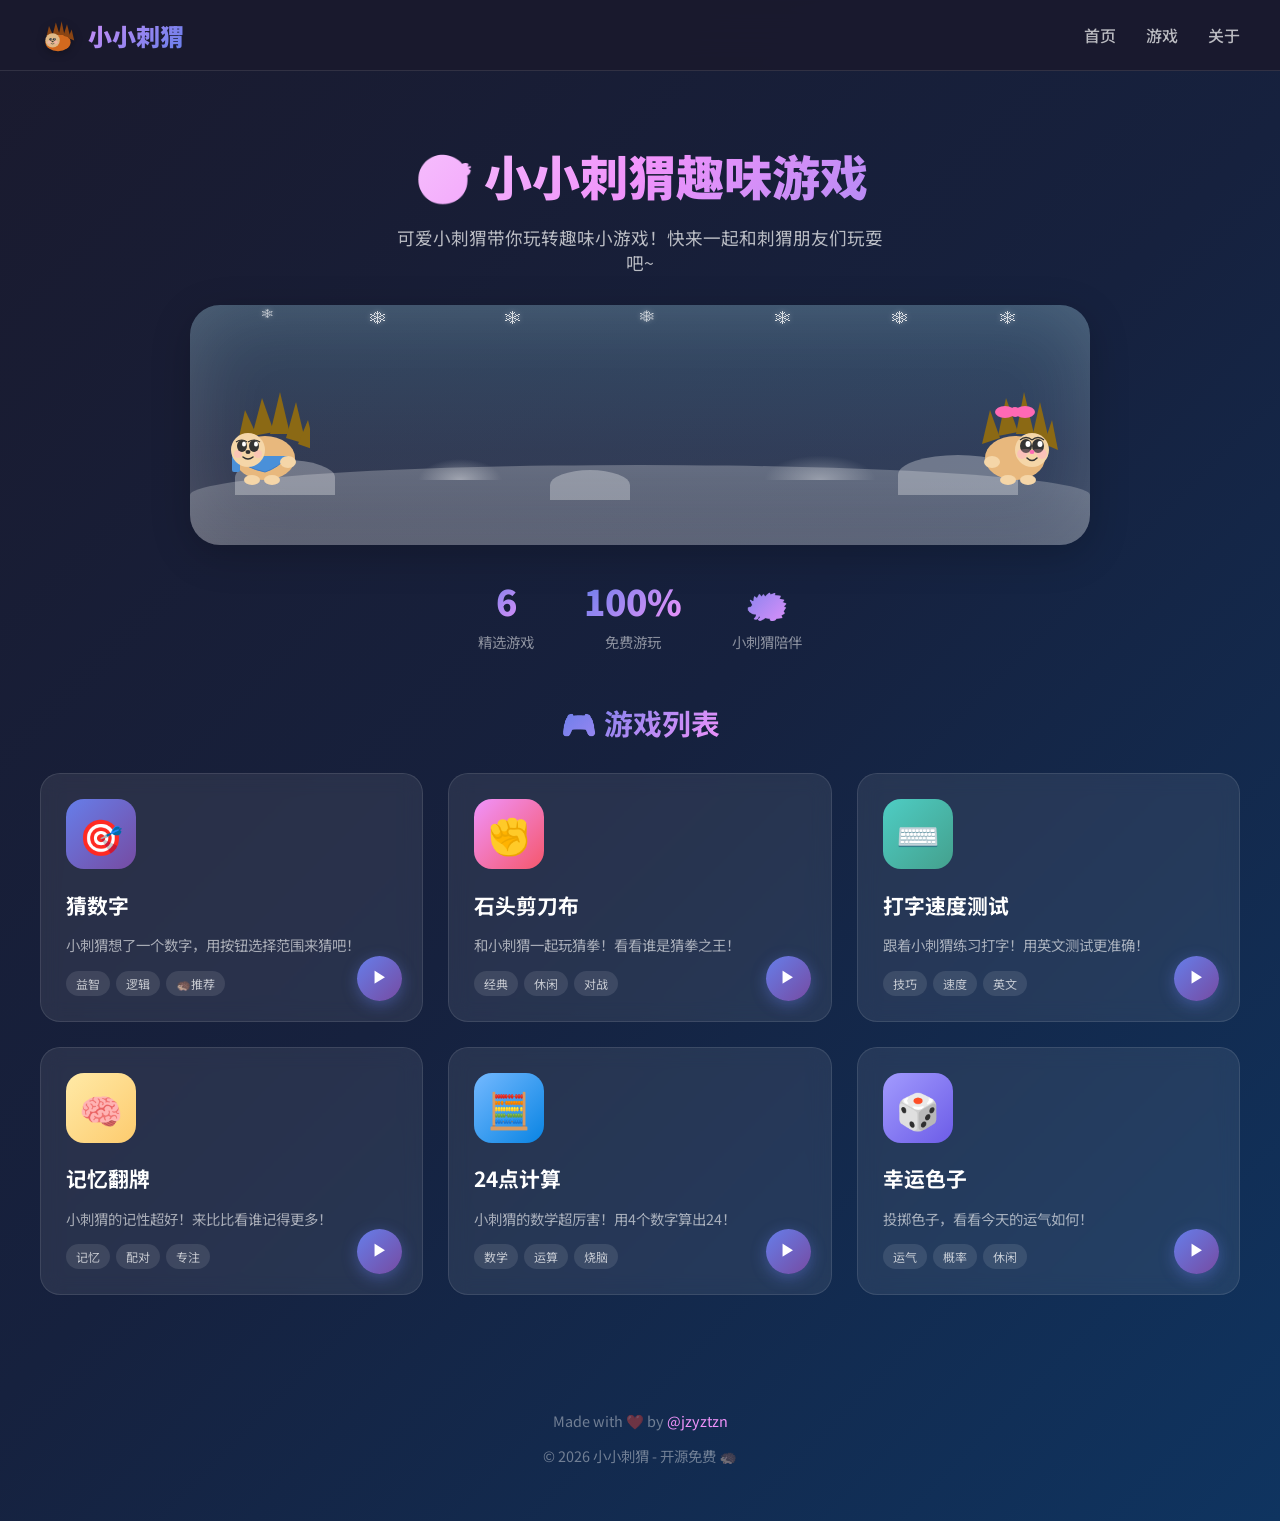
==== commit b6d5d196: "11" ====
--- a/index.html
+++ b/index.html
@@ -126,15 +126,16 @@
       position: relative;
       width: 100%;
       max-width: 900px;
-      height: 220px;
+      height: 240px;
       margin: 30px auto;
       background: linear-gradient(180deg, 
-        rgba(135, 206, 235, 0.3) 0%, 
-        rgba(200, 230, 255, 0.2) 50%,
-        rgba(255, 255, 255, 0.15) 100%);
+        rgba(135, 206, 235, 0.25) 0%, 
+        rgba(200, 230, 255, 0.15) 60%,
+        rgba(255, 255, 255, 0.12) 100%);
       border-radius: 30px;
       overflow: hidden;
-      box-shadow: inset 0 0 60px rgba(255, 255, 255, 0.1);
+      box-shadow: inset 0 0 80px rgba(255, 255, 255, 0.15), 
+                  0 10px 40px rgba(0, 0, 0, 0.2);
     }
 
     /* 飘落的雪花 */
@@ -150,7 +151,7 @@
       0% { transform: translateY(-20px) rotate(0deg); opacity: 0; }
       10% { opacity: 0.8; }
       90% { opacity: 0.8; }
-      100% { transform: translateY(240px) rotate(360deg); opacity: 0; }
+      100% { transform: translateY(260px) rotate(360deg); opacity: 0; }
     }
 
     /* 雪地 */
@@ -196,111 +197,126 @@
     }
 
     .hedgehog-male {
-      left: 60px;
+      left: 30px;
       animation: hedgehog-hop 2s ease-in-out infinite;
     }
 
     .hedgehog-female {
-      right: 60px;
-      animation: hedgehog-hop 2s ease-in-out infinite;
+      right: 30px;
+      animation: hedgehog-hop-f 2s ease-in-out infinite;
       animation-delay: 1s;
     }
 
     @keyframes hedgehog-hop {
       0%, 100% { transform: translateY(0) scaleY(1); }
-      30% { transform: translateY(-20px) scaleY(1.05); }
+      30% { transform: translateY(-18px) scaleY(1.05); }
       50% { transform: translateY(0) scaleY(0.95); }
-      70% { transform: translateY(-12px) scaleY(1.02); }
-    }
-
-    /* 投掷雪球 */
+      70% { transform: translateY(-10px) scaleY(1.02); }
+    }
+
+    @keyframes hedgehog-hop-f {
+      0%, 100% { transform: translateY(0) scaleY(1); }
+      30% { transform: translateY(-18px) scaleY(1.05); }
+      50% { transform: translateY(0) scaleY(0.95); }
+      70% { transform: translateY(-10px) scaleY(1.02); }
+    }
+
+    /* 投掷雪球 - 男生（朝右） */
     .hedgehog-male .snowball-arm {
-      animation: throw-left 4s ease-in-out infinite;
+      animation: throw-right 5s ease-in-out infinite;
+      transform-origin: 30% 50%;
+    }
+
+    /* 投掷雪球 - 女生（朝左） */
+    .hedgehog-female .snowball-arm {
+      animation: throw-left 5s ease-in-out infinite;
       transform-origin: 70% 50%;
-    }
-
-    .hedgehog-female .snowball-arm {
-      animation: throw-right 4s ease-in-out infinite;
-      animation-delay: 2s;
-      transform-origin: 30% 50%;
+      animation-delay: 2.5s;
+    }
+
+    @keyframes throw-right {
+      0%, 28% { transform: rotate(0); }
+      32% { transform: rotate(-70deg); }
+      45% { transform: rotate(-30deg); }
+      58%, 100% { transform: rotate(0); }
     }
 
     @keyframes throw-left {
-      0%, 25% { transform: rotate(0); }
-      35% { transform: rotate(-60deg); }
-      50%, 100% { transform: rotate(0); }
-    }
-
-    @keyframes throw-right {
-      0%, 25% { transform: rotate(0) scaleX(-1); }
-      35% { transform: rotate(-60deg) scaleX(-1); }
-      50%, 100% { transform: rotate(0) scaleX(-1); }
+      0%, 28% { transform: rotate(0); }
+      32% { transform: rotate(70deg); }
+      45% { transform: rotate(30deg); }
+      58%, 100% { transform: rotate(0); }
     }
 
     /* 飞行雪球 */
     .snowball-projectile {
       position: absolute;
-      width: 16px;
-      height: 16px;
-      background: radial-gradient(circle at 30% 30%, #fff, #cce5ff);
+      width: 18px;
+      height: 18px;
+      background: radial-gradient(circle at 30% 30%, #ffffff, #cce5ff, #aaccff);
       border-radius: 50%;
-      box-shadow: 0 0 10px rgba(255, 255, 255, 0.8);
+      box-shadow: 0 0 15px rgba(255, 255, 255, 0.9), 
+                  0 0 30px rgba(200, 220, 255, 0.5),
+                  inset -2px -2px 4px rgba(150, 180, 220, 0.3);
       opacity: 0;
     }
 
     .snowball-1 {
-      left: 130px;
-      bottom: 90px;
-      animation: fly-snowball-1 4s ease-in-out infinite;
+      left: 100px;
+      bottom: 85px;
+      animation: fly-snowball-1 5s ease-in-out infinite;
     }
 
     .snowball-2 {
-      right: 130px;
-      bottom: 90px;
-      animation: fly-snowball-2 4s ease-in-out infinite;
-      animation-delay: 2s;
+      right: 100px;
+      bottom: 85px;
+      animation: fly-snowball-2 5s ease-in-out infinite;
+      animation-delay: 2.5s;
     }
 
     @keyframes fly-snowball-1 {
-      0%, 30% { transform: translate(0, 0) scale(0); opacity: 0; }
-      35% { transform: translate(20px, -30px) scale(1); opacity: 1; }
-      50% { transform: translate(280px, -60px) scale(0.7); opacity: 1; }
-      55%, 100% { transform: translate(300px, 0) scale(0); opacity: 0; }
+      0%, 28% { transform: translate(0, 0) scale(0); opacity: 0; }
+      32% { transform: translate(15px, -35px) scale(1); opacity: 1; }
+      45% { transform: translate(200px, -100px) scale(0.9); opacity: 1; }
+      52% { transform: translate(380px, -20px) scale(0.7); opacity: 1; }
+      58%, 100% { transform: translate(400px, 30px) scale(0); opacity: 0; }
     }
 
     @keyframes fly-snowball-2 {
-      0%, 30% { transform: translate(0, 0) scale(0); opacity: 0; }
-      35% { transform: translate(-20px, -30px) scale(1); opacity: 1; }
-      50% { transform: translate(-280px, -60px) scale(0.7); opacity: 1; }
-      55%, 100% { transform: translate(-300px, 0) scale(0); opacity: 0; }
+      0%, 28% { transform: translate(0, 0) scale(0); opacity: 0; }
+      32% { transform: translate(-15px, -35px) scale(1); opacity: 1; }
+      45% { transform: translate(-200px, -100px) scale(0.9); opacity: 1; }
+      52% { transform: translate(-380px, -20px) scale(0.7); opacity: 1; }
+      58%, 100% { transform: translate(-400px, 30px) scale(0); opacity: 0; }
     }
 
     /* 击中特效 */
     .hit-effect {
       position: absolute;
-      font-size: 1.5rem;
+      font-size: 1.8rem;
       opacity: 0;
     }
 
     .hit-1 {
-      right: 80px;
-      top: 60px;
-      animation: hit-show 4s ease-in-out infinite;
+      right: 90px;
+      top: 40px;
+      animation: hit-show 5s ease-in-out infinite;
     }
 
     .hit-2 {
-      left: 80px;
-      top: 60px;
-      animation: hit-show 4s ease-in-out infinite;
-      animation-delay: 2s;
+      left: 90px;
+      top: 40px;
+      animation: hit-show 5s ease-in-out infinite;
+      animation-delay: 2.5s;
     }
 
     @keyframes hit-show {
-      0%, 45% { opacity: 0; transform: scale(0); }
-      50% { opacity: 1; transform: scale(1.2); }
-      55% { transform: scale(0.9); }
-      60% { transform: scale(1.1); }
-      65%, 100% { opacity: 0; transform: scale(1); }
+      0%, 52% { opacity: 0; transform: scale(0); }
+      55% { opacity: 1; transform: scale(1.3); }
+      58% { transform: scale(0.8); }
+      62% { transform: scale(1.1); }
+      66% { opacity: 0; transform: scale(1); }
+      100% { opacity: 0; transform: scale(0); }
     }
 
     /* 雪球轨迹 */
@@ -506,8 +522,8 @@
       .stats { flex-direction: column; gap: 20px; }
       .snow-container { height: 180px; }
       .hedgehog-container { transform: scale(0.8); }
-      .hedgehog-male { left: 30px; }
-      .hedgehog-female { right: 30px; }
+      .hedgehog-male { left: 10px; }
+      .hedgehog-female { right: 10px; }
     }
   </style>
 </head>
@@ -576,42 +592,42 @@
         <!-- 雪地 -->
         <div class="snow-ground"></div>
 
-        <!-- 男生刺猬 -->
+        <!-- 男生刺猬（朝右） -->
         <div class="hedgehog-container hedgehog-male">
           <svg viewBox="0 0 90 110" width="90" height="110">
             <!-- 身体 -->
-            <ellipse cx="45" cy="80" rx="32" ry="24" fill="#D2691E"/>
+            <ellipse cx="45" cy="78" rx="30" ry="22" fill="#E8B87D"/>
             <!-- 刺 -->
-            <polygon points="15,65 22,30 35,60" fill="#8B4513"/>
-            <polygon points="30,58 40,18 52,56" fill="#8B4513"/>
-            <polygon points="48,56 58,15 68,58" fill="#8B4513"/>
-            <polygon points="62,60 72,25 82,68" fill="#8B4513"/>
-            <polygon points="75,68 85,42 92,75" fill="#8B4513"/>
+            <polygon points="18,62 25,30 38,58" fill="#8B6914"/>
+            <polygon points="32,56 42,18 54,52" fill="#8B6914"/>
+            <polygon points="50,54 60,12 70,54" fill="#8B6914"/>
+            <polygon points="66,58 76,22 86,64" fill="#8B6914"/>
+            <polygon points="78,64 88,40 95,70" fill="#8B6914"/>
             <!-- 围巾 -->
-            <path d="M 12 78 Q 22 90 45 94 Q 60 90 68 78" fill="#4169E1" stroke="#4169E1" stroke-width="2"/>
-            <rect x="10" y="78" width="7" height="18" fill="#4169E1" rx="2"/>
+            <path d="M 14 76 Q 25 88 45 92 Q 58 88 68 76" fill="#4A90D9" stroke="#3A7BC8" stroke-width="1"/>
+            <rect x="12" y="76" width="8" height="16" fill="#4A90D9" rx="2"/>
             <!-- 脸部 -->
-            <circle cx="28" cy="72" r="18" fill="#DEB887"/>
+            <circle cx="28" cy="70" r="17" fill="#F5D6A8"/>
             <!-- 腮红 -->
-            <circle cx="20" cy="76" r="5" fill="#FFB6C1" opacity="0.5"/>
-            <circle cx="36" cy="76" r="5" fill="#FFB6C1" opacity="0.5"/>
-            <!-- 眼睛 -->
-            <circle cx="24" cy="68" r="4" fill="#333"/>
-            <circle cx="25" cy="67" r="1.5" fill="#fff"/>
-            <circle cx="32" cy="68" r="4" fill="#333"/>
-            <circle cx="33" cy="67" r="1.5" fill="#fff"/>
+            <circle cx="18" cy="74" r="4" fill="#FFB6C1" opacity="0.5"/>
+            <circle cx="38" cy="74" r="4" fill="#FFB6C1" opacity="0.5"/>
+            <!-- 大眼睛 -->
+            <ellipse cx="22" cy="66" rx="5" ry="6" fill="#333"/>
+            <ellipse cx="24" cy="64" rx="2" ry="2.5" fill="#fff"/>
+            <ellipse cx="34" cy="66" rx="5" ry="6" fill="#333"/>
+            <ellipse cx="36" cy="64" rx="2" ry="2.5" fill="#fff"/>
             <!-- 眼睫毛 -->
-            <path d="M 20 65 Q 24 62 28 65" stroke="#333" stroke-width="1" fill="none"/>
-            <path d="M 28 65 Q 32 62 36 65" stroke="#333" stroke-width="1" fill="none"/>
+            <path d="M 16 62 Q 22 58 27 62" stroke="#333" stroke-width="1.2" fill="none"/>
+            <path d="M 28 62 Q 34 58 40 62" stroke="#333" stroke-width="1.2" fill="none"/>
             <!-- 鼻子 -->
-            <ellipse cx="28" cy="74" rx="3" ry="2" fill="#333"/>
+            <ellipse cx="28" cy="72" rx="2.5" ry="2" fill="#333"/>
             <!-- 微笑 -->
-            <path d="M 24 79 Q 28 83 32 79" stroke="#333" stroke-width="1.5" fill="none"/>
-            <!-- 手臂 -->
-            <ellipse class="snowball-arm" cx="65" cy="85" rx="8" ry="6" fill="#DEB887"/>
+            <path d="M 23 77 Q 28 81 33 77" stroke="#333" stroke-width="1.5" fill="none" stroke-linecap="round"/>
+            <!-- 手臂（右侧，用于投掷） -->
+            <ellipse class="snowball-arm" cx="68" cy="82" rx="8" ry="6" fill="#F5D6A8"/>
             <!-- 脚 -->
-            <ellipse cx="32" cy="102" rx="9" ry="5" fill="#DEB887"/>
-            <ellipse cx="52" cy="102" rx="9" ry="5" fill="#DEB887"/>
+            <ellipse cx="32" cy="100" rx="8" ry="5" fill="#F5D6A8"/>
+            <ellipse cx="52" cy="100" rx="8" ry="5" fill="#F5D6A8"/>
           </svg>
         </div>
 
@@ -621,46 +637,46 @@
         <!-- 击中特效 -->
         <div class="hit-effect hit-1">💥 😵</div>
 
-        <!-- 女生刺猬 -->
+        <!-- 女生刺猬（朝左，面对男生） -->
         <div class="hedgehog-container hedgehog-female">
           <svg viewBox="0 0 90 110" width="90" height="110">
             <!-- 身体 -->
-            <ellipse cx="45" cy="80" rx="32" ry="24" fill="#D2691E"/>
+            <ellipse cx="45" cy="78" rx="30" ry="22" fill="#E8B87D"/>
             <!-- 刺 -->
-            <polygon points="15,65 22,30 35,60" fill="#8B4513"/>
-            <polygon points="30,58 40,18 52,56" fill="#8B4513"/>
-            <polygon points="48,56 58,15 68,58" fill="#8B4513"/>
-            <polygon points="62,60 72,25 82,68" fill="#8B4513"/>
-            <polygon points="75,68 85,42 92,75" fill="#8B4513"/>
+            <polygon points="12,64 20,30 30,58" fill="#8B6914"/>
+            <polygon points="28,56 36,18 48,52" fill="#8B6914"/>
+            <polygon points="46,54 54,12 64,54" fill="#8B6914"/>
+            <polygon points="62,58 70,22 80,64" fill="#8B6914"/>
+            <polygon points="74,64 82,40 88,70" fill="#8B6914"/>
             <!-- 蝴蝶结 -->
-            <circle cx="45" cy="38" r="4" fill="#FF69B4"/>
-            <ellipse cx="37" cy="38" rx="7" ry="4" fill="#FF69B4"/>
-            <ellipse cx="53" cy="38" rx="7" ry="4" fill="#FF69B4"/>
+            <circle cx="45" cy="32" r="5" fill="#FF69B4"/>
+            <ellipse cx="35" cy="32" rx="10" ry="6" fill="#FF69B4"/>
+            <ellipse cx="55" cy="32" rx="10" ry="6" fill="#FF69B4"/>
             <!-- 脸部 -->
-            <circle cx="28" cy="72" r="18" fill="#DEB887"/>
+            <circle cx="62" cy="70" r="17" fill="#F5D6A8"/>
             <!-- 腮红 -->
-            <circle cx="18" cy="74" r="6" fill="#FFB6C1" opacity="0.6"/>
-            <circle cx="38" cy="74" r="6" fill="#FFB6C1" opacity="0.6"/>
-            <!-- 眼睛 -->
-            <circle cx="22" cy="66" r="5" fill="#333"/>
-            <circle cx="23.5" cy="64.5" r="2" fill="#fff"/>
-            <circle cx="34" cy="66" r="5" fill="#333"/>
-            <circle cx="35.5" cy="64.5" r="2" fill="#fff"/>
-            <!-- 眼睫毛 -->
-            <path d="M 17 62 Q 22 58 27 62" stroke="#333" stroke-width="1.5" fill="none"/>
-            <path d="M 29 62 Q 34 58 39 62" stroke="#333" stroke-width="1.5" fill="none"/>
+            <circle cx="52" cy="74" r="5" fill="#FFB6C1" opacity="0.6"/>
+            <circle cx="72" cy="74" r="5" fill="#FFB6C1" opacity="0.6"/>
+            <!-- 大眼睛（带眼影） -->
+            <ellipse cx="56" cy="66" rx="6" ry="7" fill="#333"/>
+            <ellipse cx="58" cy="64" rx="2.5" ry="3" fill="#fff"/>
+            <ellipse cx="68" cy="66" rx="6" ry="7" fill="#333"/>
+            <ellipse cx="70" cy="64" rx="2.5" ry="3" fill="#fff"/>
             <!-- 粉色眼影 -->
-            <ellipse cx="22" cy="70" rx="7" ry="2.5" fill="#FFB6C1" opacity="0.3"/>
-            <ellipse cx="34" cy="70" rx="7" ry="2.5" fill="#FFB6C1" opacity="0.3"/>
-            <!-- 鼻子 -->
-            <ellipse cx="28" cy="72" rx="2.5" ry="2" fill="#FF69B4"/>
+            <ellipse cx="56" cy="72" rx="8" ry="3" fill="#FFB6C1" opacity="0.25"/>
+            <ellipse cx="68" cy="72" rx="8" ry="3" fill="#FFB6C1" opacity="0.25"/>
+            <!-- 长眼睫毛 -->
+            <path d="M 50 60 Q 56 55 62 60" stroke="#333" stroke-width="1.5" fill="none"/>
+            <path d="M 62 60 Q 68 55 74 60" stroke="#333" stroke-width="1.5" fill="none"/>
+            <!-- 粉色鼻子 -->
+            <ellipse cx="62" cy="72" rx="2.5" ry="2" fill="#FF69B4"/>
             <!-- 微笑 -->
-            <path d="M 23 78 Q 28 83 33 78" stroke="#333" stroke-width="1.5" fill="none"/>
-            <!-- 手臂 -->
-            <ellipse class="snowball-arm" cx="25" cy="85" rx="8" ry="6" fill="#DEB887"/>
+            <path d="M 57 78 Q 62 83 67 78" stroke="#333" stroke-width="1.5" fill="none" stroke-linecap="round"/>
+            <!-- 手臂（左侧，用于投掷） -->
+            <ellipse class="snowball-arm" cx="22" cy="82" rx="8" ry="6" fill="#F5D6A8"/>
             <!-- 脚 -->
-            <ellipse cx="30" cy="102" rx="9" ry="5" fill="#DEB887"/>
-            <ellipse cx="50" cy="102" rx="9" ry="5" fill="#DEB887"/>
+            <ellipse cx="38" cy="100" rx="8" ry="5" fill="#F5D6A8"/>
+            <ellipse cx="58" cy="100" rx="8" ry="5" fill="#F5D6A8"/>
           </svg>
         </div>
 
